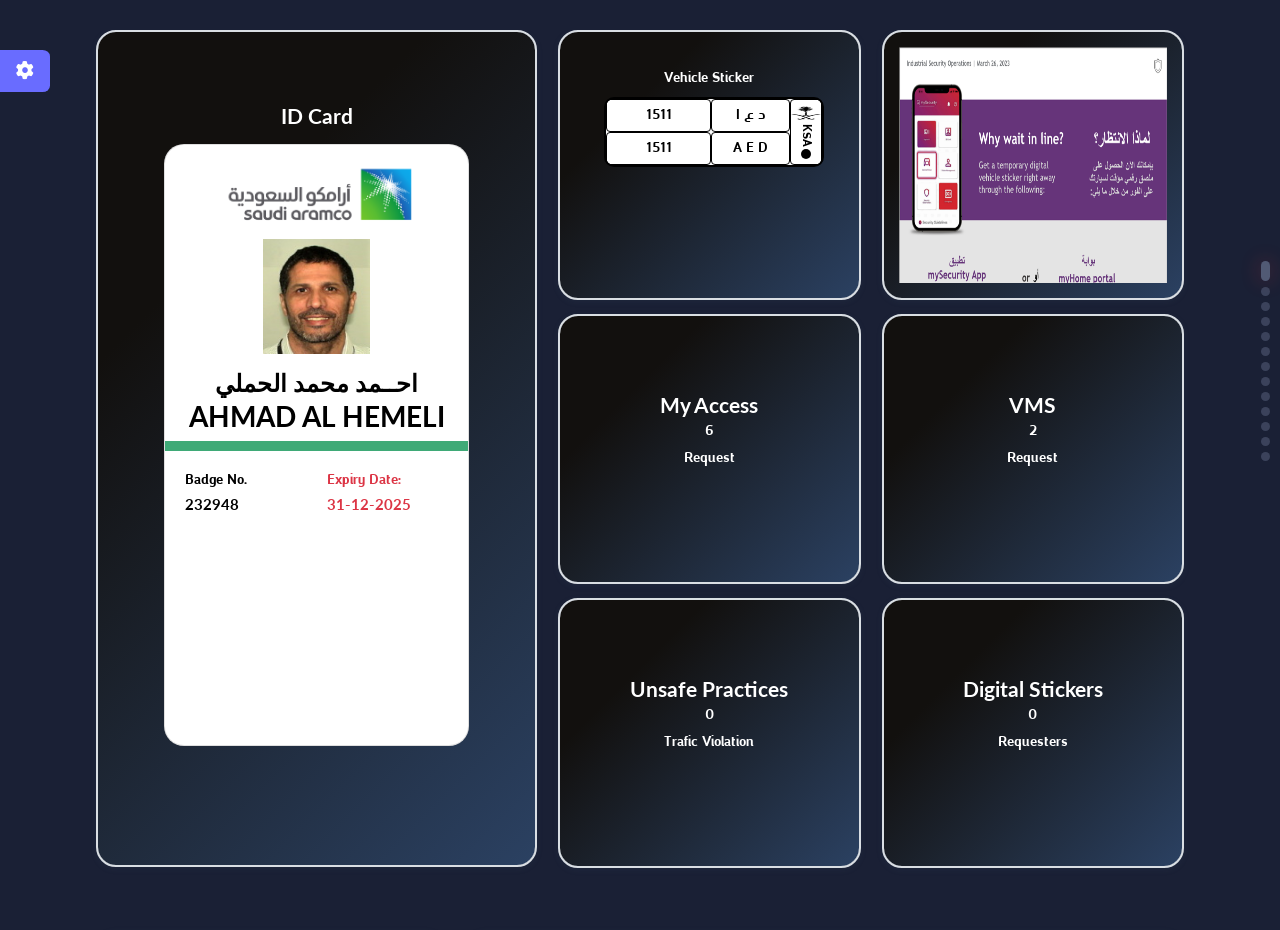
==== index.html @ 69d12ead "button color changed" ====
<!DOCTYPE html>
<html lang="en">
  <head>
    <meta charset="UTF-8" />
    <meta name="viewport" content="width=device-width, initial-scale=1.0" />
    <title>ISO Dashboard</title>
    <link rel="shortcut icon" href="/assets/img/OIP.jfif" type="image/x-icon" />
    <link rel="stylesheet" href="/assets/css/swiper-bundle.min.css" />
    <link rel="stylesheet" href="/assets/css/bootstrap-5.0.2.min.css" />
    <link
      rel="stylesheet"
      href="https://cdnjs.cloudflare.com/ajax/libs/font-awesome/6.5.2/css/all.min.css"
      integrity="sha512-SnH5WK+bZxgPHs44uWIX+LLJAJ9/2PkPKZ5QiAj6Ta86w+fsb2TkcmfRyVX3pBnMFcV7oQPJkl9QevSCWr3W6A=="
      crossorigin="anonymous"
      referrerpolicy="no-referrer"
    />
    <link rel="stylesheet" href="/assets/css/remixicon.css" />

    <!-- AG Grid -->
    <script src="/assets/js/agGrid/ag-grid-enterprise.js"></script>
    <link rel="stylesheet" href="/assets/js/agGrid/semantic.css" />
    <link rel="stylesheet" href="/assets/js/agGrid/main.css" />
    <script src="/assets/js/agGrid/jquery-3.1.1.min.js"></script>
    <script src="/assets/js/agGrid/semantic.js"></script>

    <link rel="stylesheet" href="/assets/css/style.css" />
  </head>
  <body class="dark-theme">
    <!-- Slider Items -->
    <div class="swiper mySwiper">
      <div class="swiper-wrapper">
        <div class="swiper-slide">
          <section class="d-flex justify-content-center">
            <div class="w-85">
              <div class="row">
                <div class="col-md-5">
                  <div class="card card-wrapper" style="height: 93vh">
                    <h5>ID Card</h5>
                    <div
                      class="bg-white"
                      style="
                        height: 75%;
                        padding: 35px 0px;
                        border: 1px solid rgba(0, 0, 0, 0.125);
                        border-radius: 0.25rem;
                        width: 75%;
                        margin-top: 15px;
                        border-radius: 20px;
                      "
                    >
                      <div>
                        <img
                          src="/assets/img/saudi-aramco-logo.png"
                          alt=""
                          style="width: 75%; margin-top: -15px"
                        />
                      </div>
                      <div>
                        <img
                          src="/assets/img/id card image.jpeg"
                          alt=""
                          style="width: 35%; height: 115px; margin-top: 10px"
                        />
                      </div>
                      <h2 class="card-text mt-3" style="color: #000">
                        احــمد محمد الحملي
                      </h2>
                      <h4
                        class="card-text"
                        style="color: #000; font-size: 2rem"
                      >
                        AHMAD AL HEMELI
                      </h4>
                      <div
                        class="col col-md-12 idcolor mt-2"
                        style="background: #3faa77; height: 10px"
                      >
                        <label class="col-form-label"></label>
                      </div>
                      <div class="row mt-3" style="padding: 0 20px">
                        <div class="col">
                          <p class="text-start" style="color: #000">
                            Badge No.
                          </p>
                        </div>
                        <div class="col">
                          <p class="text-start" style="color: var(--bs-red)">
                            Expiry Date:
                          </p>
                        </div>
                      </div>
                      <div class="row" style="padding: 0 20px">
                        <div class="col">
                          <h4 class="text-start" style="color: #000">232948</h4>
                        </div>
                        <div class="col">
                          <h4 class="text-start" style="color: var(--bs-red)">
                            31-12-2025
                          </h4>
                        </div>
                      </div>
                    </div>
                    <a
                      href="page.html"
                      class="btn rounded-pill btn-primary sub-btn"
                      style="margin-top: 15px"
                      >Submit Request</a
                    >
                    <!-- <img src="1.png" alt="" style="height: 100%" /> -->
                  </div>
                </div>
                <div class="col-md-7">
                  <div class="row">
                    <div class="col-md-6">
                      <div class="card card-wrapper" style="height: 30vh">
                        <h6>Vehicle Sticker</h6>
                        <div
                          class="swiper2 mySwiper mt-2"
                          style="background: transparent"
                        >
                          <div
                            class="swiper-wrapper"
                            style="background: transparent"
                          >
                            <div
                              class="swiper-slide"
                              style="background: transparent"
                            >
                              <!-- <img
                                src="./saudi-white-number-plate.png"
                                alt=""
                              /> -->
                              <div
                                style="
                                  display: grid;
                                  grid-template-columns: 2fr 1.5fr;
                                  margin-left: 10px;
                                  height: 110px;
                                  border: 2px solid #000;
                                  border-radius: 10px;
                                  background-color: #fff;
                                "
                                class="h-fit-plate"
                              >
                                <div class="plate-grid-item">
                                  <p class="plate-txt">1511</p>
                                </div>
                                <div class="plate-grid-item">
                                  <p
                                    class="plate-txt"
                                    style="font-size: 20px; white-space: nowrap"
                                  >
                                    د ع ا
                                  </p>
                                </div>
                                <div class="plate-grid-item">
                                  <p class="plate-txt">1511</p>
                                </div>
                                <div class="plate-grid-item">
                                  <p
                                    class="plate-txt"
                                    style="font-size: 20px; white-space: nowrap"
                                  >
                                    A E D
                                  </p>
                                </div>
                                <div
                                  class="text-start plate-grid-item vertical-item"
                                >
                                  <img
                                    src="/assets/img/download.jpg"
                                    width="15px"
                                    height="15px"
                                    style="
                                      position: absolute;
                                      top: 20%;
                                      left: 50%;
                                      bottom: 50%;
                                      transform: translate(-50%, -50%);
                                    "
                                  /><span
                                    class="vertical-txt"
                                    style="
                                      top: 55%;
                                      left: 50%;
                                      transform: translate(-50%, -50%);
                                    "
                                    >KSA</span
                                  >
                                  <div
                                    style="
                                      width: 10px;
                                      height: 10px;
                                      background-color: black;
                                      border-radius: 50%;
                                      position: absolute;
                                      top: 85%;
                                      transform: translate(-50%, -50%);
                                    "
                                  ></div>
                                </div>
                              </div>
                            </div>
                            <div
                              class="swiper-slide"
                              style="background: transparent"
                            >
                              <!-- <img
                                src="./saudi-white-number-plate.png"
                                alt=""
                              /> -->
                              <div
                                style="
                                  display: grid;
                                  grid-template-columns: 2fr 1.5fr;
                                  margin-left: 10px;
                                  height: 110px;
                                  border: 2px solid #000;
                                  border-radius: 10px;
                                  background-color: #fff;
                                "
                                class="h-fit-plate"
                              >
                                <div class="plate-grid-item">
                                  <p class="plate-txt">1511</p>
                                </div>
                                <div class="plate-grid-item">
                                  <p
                                    class="plate-txt"
                                    style="font-size: 20px; white-space: nowrap"
                                  >
                                    د ع ا
                                  </p>
                                </div>
                                <div class="plate-grid-item">
                                  <p class="plate-txt">1511</p>
                                </div>
                                <div class="plate-grid-item">
                                  <p
                                    class="plate-txt"
                                    style="font-size: 20px; white-space: nowrap"
                                  >
                                    A E D
                                  </p>
                                </div>
                                <div
                                  class="text-start plate-grid-item vertical-item"
                                >
                                  <img
                                    src="/assets/img/download.jpg"
                                    width="15px"
                                    height="15px"
                                    style="
                                      position: absolute;
                                      top: 20%;
                                      left: 50%;
                                      bottom: 50%;
                                      transform: translate(-50%, -50%);
                                    "
                                  /><span
                                    class="vertical-txt"
                                    style="
                                      top: 55%;
                                      left: 50%;
                                      transform: translate(-50%, -50%);
                                    "
                                    >KSA</span
                                  >
                                  <div
                                    style="
                                      width: 10px;
                                      height: 10px;
                                      background-color: black;
                                      border-radius: 50%;
                                      position: absolute;
                                      top: 85%;
                                      transform: translate(-50%, -50%);
                                    "
                                  ></div>
                                </div>
                              </div>
                            </div>
                            <div
                              class="swiper-slide"
                              style="background: transparent"
                            >
                              <!-- <img
                                src="./saudi-white-number-plate.png"
                                alt=""
                              /> -->
                              <div
                                style="
                                  display: grid;
                                  grid-template-columns: 2fr 1.5fr;
                                  margin-left: 10px;
                                  height: 110px;
                                  border: 2px solid #000;
                                  border-radius: 10px;
                                  background-color: #fff;
                                "
                                class="h-fit-plate"
                              >
                                <div class="plate-grid-item">
                                  <p class="plate-txt">1511</p>
                                </div>
                                <div class="plate-grid-item">
                                  <p
                                    class="plate-txt"
                                    style="font-size: 20px; white-space: nowrap"
                                  >
                                    د ع ا
                                  </p>
                                </div>
                                <div class="plate-grid-item">
                                  <p class="plate-txt">1511</p>
                                </div>
                                <div class="plate-grid-item">
                                  <p
                                    class="plate-txt"
                                    style="font-size: 20px; white-space: nowrap"
                                  >
                                    A E D
                                  </p>
                                </div>
                                <div
                                  class="text-start plate-grid-item vertical-item"
                                >
                                  <img
                                    src="/assets/img/download.jpg"
                                    width="15px"
                                    height="15px"
                                    style="
                                      position: absolute;
                                      top: 20%;
                                      left: 50%;
                                      bottom: 50%;
                                      transform: translate(-50%, -50%);
                                    "
                                  /><span
                                    class="vertical-txt"
                                    style="
                                      top: 55%;
                                      left: 50%;
                                      transform: translate(-50%, -50%);
                                    "
                                    >KSA</span
                                  >
                                  <div
                                    style="
                                      width: 10px;
                                      height: 10px;
                                      background-color: black;
                                      border-radius: 50%;
                                      position: absolute;
                                      top: 85%;
                                      transform: translate(-50%, -50%);
                                    "
                                  ></div>
                                </div>
                              </div>
                            </div>
                          </div>
                        </div>
                        <a
                          href="page.html"
                          class="btn rounded-pill btn-primary sub-btn"
                          >Submit Request</a
                        >
                      </div>
                    </div>
                    <div class="col-md-6">
                      <div class="card card-wrapper" style="height: 30vh">
                        <img
                          src="/assets/img/my.png"
                          alt=""
                          style="height: 100%"
                        />
                      </div>
                    </div>
                    <div class="col-md-6">
                      <div class="card card-wrapper mt-3" style="height: 30vh">
                        <h5>My Access</h5>
                        <h6>6</h6>
                        <p>Request</p>
                        <a
                          href="page.html"
                          class="btn rounded-pill btn-primary sub-btn"
                          id="submitBtn"
                          >Submit Request</a
                        >
                      </div>
                    </div>
                    <div class="col-md-6">
                      <div
                        class="card card-wrapper mt-3"
                        style="height: 30vh"
                        data-bs-toggle="modal"
                        data-bs-target="#exampleModal"
                      >
                        <h5>VMS</h5>
                        <h6>2</h6>
                        <p>Request</p>
                        <a
                          href="page.html"
                          class="btn rounded-pill btn-primary sub-btn"
                          >Submit Request</a
                        >
                      </div>
                    </div>
                    <div class="col-md-6">
                      <div
                        class="card card-wrapper mt-3"
                        style="height: 30vh"
                        data-bs-toggle="modal"
                        data-bs-target="#exampleModal"
                      >
                        <h5>Unsafe Practices</h5>
                        <h6>0</h6>
                        <p>Trafic Violation</p>
                        <a
                          href="page.html"
                          class="btn rounded-pill btn-primary sub-btn"
                          >Submit Request</a
                        >
                      </div>
                    </div>
                    <div class="col-md-6">
                      <div
                        class="card card-wrapper mt-3"
                        style="height: 30vh"
                        data-bs-toggle="modal"
                        data-bs-target="#exampleModal"
                      >
                        <h5>Digital Stickers</h5>
                        <h6>0</h6>
                        <p>Requesters</p>
                        <a
                          href="page.html"
                          class="btn rounded-pill btn-primary sub-btn"
                          >Submit Request</a
                        >
                      </div>
                    </div>
                  </div>
                </div>
              </div>
            </div>
          </section>
        </div>
        <div class="swiper-slide">
          <section class="d-flex justify-content-center">
            <div class="w-85">
              <div class="row">
                <div class="col-md-4">
                  <div
                    class="card card-wrapper p-5"
                    style="height: 45vh"
                    data-bs-toggle="modal"
                    data-bs-target="#exampleModal"
                  >
                    <h5>Violation By Employee Type</h5>
                    <canvas class="Chart1 mt-2"></canvas>
                  </div>
                </div>
                <div class="col-md-8">
                  <div
                    class="card card-wrapper p-5"
                    style="height: 45vh"
                    data-bs-toggle="modal"
                    data-bs-target="#exampleModal"
                  >
                    <h5>2023/2024 Weekly Violations Statistics Org</h5>
                    <canvas class="Chart2 mt-2"></canvas>
                  </div>
                </div>
                <div class="col-md-12">
                  <div
                    class="card card-wrapper p-5 mt-4"
                    style="height: 47vh"
                    data-bs-toggle="modal"
                    data-bs-target="#exampleModal"
                  >
                    <h5>Violations By Childern Orgs</h5>
                    <canvas class="Chart3 mt-2"></canvas>
                  </div>
                </div>
              </div>
            </div>
          </section>
        </div>
        <div class="swiper-slide">
          <section class="d-flex justify-content-center">
            <div class="w-85">
              <div class="row">
                <div class="col-md-6">
                  <div
                    class="card card-wrapper p-5"
                    style="height: 45vh"
                    data-bs-toggle="modal"
                    data-bs-target="#exampleModal"
                  >
                    <h5>Violation By Employee Type</h5>
                    <canvas class="Chart4 mt-2"></canvas>
                  </div>
                </div>
                <div class="col-md-6">
                  <div
                    class="card card-wrapper p-5"
                    style="height: 45vh"
                    data-bs-toggle="modal"
                    data-bs-target="#exampleModal"
                  >
                    <h5>2023/2024 Weekly Violations Statistics Org</h5>
                    <canvas class="Chart5 mt-2"></canvas>
                  </div>
                </div>
                <div class="col-md-6">
                  <div
                    class="card card-wrapper p-5 mt-4"
                    style="height: 47vh"
                    data-bs-toggle="modal"
                    data-bs-target="#exampleModal"
                  >
                    <h5>Violations By Childern Orgs</h5>
                    <canvas class="Chart6 mt-2"></canvas>
                  </div>
                </div>
                <div class="col-md-6">
                  <div
                    class="card card-wrapper p-5 mt-4"
                    style="height: 47vh"
                    data-bs-toggle="modal"
                    data-bs-target="#exampleModal"
                  >
                    <h5>Violations By Childern Orgs</h5>
                    <canvas class="Chart7 mt-2"></canvas>
                  </div>
                </div>
              </div>
            </div>
          </section>
        </div>
        <div class="swiper-slide">
          <section class="d-flex justify-content-center">
            <div class="w-85">
              <div class="row">
                <div class="col-md-6">
                  <div class="row">
                    <div class="col-md-6">
                      <div
                        class="card card-wrapper p-4"
                        style="height: 45vh"
                        data-bs-toggle="modal"
                        data-bs-target="#exampleModal"
                      >
                        <h1 class="left-h1">1260</h1>
                        <h5 class="left-h5">Authorize Employees</h5>
                      </div>
                    </div>
                    <div class="col-md-6">
                      <div
                        class="card card-wrapper p-5"
                        style="height: 45vh"
                        data-bs-toggle="modal"
                        data-bs-target="#exampleModal"
                      >
                        <h5>Plant Access by Type</h5>
                        <canvas class="Chart8 mt-2"></canvas>
                      </div>
                    </div>
                    <div class="col-md-4">
                      <div
                        class="card card-wrapper chart-img p-4 mt-4"
                        style="height: 47vh"
                      >
                        <img src="/assets/img/id.jpg" alt="" />
                        <h6 style="margin-top: 10px !important">500</h6>
                        <h6>Employees</h6>
                      </div>
                    </div>
                    <div class="col-md-4">
                      <div
                        class="card card-wrapper chart-img p-4 mt-4"
                        style="height: 47vh"
                      >
                        <img src="/assets/img/id.jpg" alt="" />
                        <h6 style="margin-top: 10px !important">260</h6>
                        <h6>SMPS</h6>
                      </div>
                    </div>
                    <div class="col-md-4">
                      <div
                        class="card card-wrapper chart-img p-4 mt-4"
                        style="height: 47vh"
                      >
                        <img src="/assets/img/id.jpg" alt="" />
                        <h6 style="margin-top: 10px !important">500</h6>
                        <h6>Contractors</h6>
                      </div>
                    </div>
                  </div>
                </div>
                <div class="col-md-6">
                  <div class="row">
                    <div class="col-md-6">
                      <div class="row">
                        <div class="col-md-12">
                          <div
                            class="card card-wrapper p-4"
                            style="
                              height: 30vh;
                              background-color: #3faa77;
                              color: #fff;
                              background-image: none;
                            "
                          >
                            <h3>1,001</h3>
                            <p>currently in</p>
                          </div>
                        </div>
                        <div class="col-md-12">
                          <div
                            class="card card-wrapper p-4 mt-3"
                            style="height: 30vh"
                          >
                            <h5>Top Aramco Dept.</h5>
                            <h6 class="mt-1">Industrial Security Support</h6>
                            <h6 class="mt-1">
                              Industrial Security Operation <br />
                              Fire Protection
                            </h6>
                          </div>
                        </div>
                        <div class="col-md-12">
                          <div
                            class="card card-wrapper p-4 mt-3"
                            style="height: 30vh"
                          >
                            <h5>120</h5>
                            <h6 class="mt-1">VMX</h6>
                          </div>
                        </div>
                      </div>
                    </div>
                    <div class="col-md-6">
                      <div class="row">
                        <div class="col-md-12">
                          <div
                            class="card card-wrapper p-4"
                            style="height: 30vh"
                          >
                            <h6>Plant Access by Type</h6>
                            <canvas class="Chart9"></canvas>
                          </div>
                        </div>
                        <div class="col-md-12">
                          <div
                            class="card card-wrapper p-4 mt-3"
                            style="height: 30vh"
                          >
                            <h5>Top Contractor</h5>
                            <h6 class="mt-1">Al Zamil co.</h6>
                            <h6 class="mt-1">Al Hajri co.</h6>
                            <h6 class="mt-1">York co.</h6>
                          </div>
                        </div>
                        <div class="col-md-12">
                          <div
                            class="card card-wrapper p-4 mt-3"
                            style="height: 30vh"
                          >
                            <h5>155</h5>
                            <h6 class="mt-1">MGPS</h6>
                          </div>
                        </div>
                      </div>
                    </div>
                  </div>
                </div>
              </div>
            </div>
          </section>
        </div>
        <div class="swiper-slide">
          <section class="d-flex justify-content-center">
            <div class="w-85">
              <div class="row">
                <div class="col-md-6">
                  <div
                    class="card card-wrapper"
                    style="height: 94vh"
                    data-bs-toggle="modal"
                    data-bs-target="#exampleModal"
                  >
                    <div
                      id="slide04-1"
                      class="chart"
                      style="height: 100%; width: 100%"
                    >
                      <canvas class="chart canvas1"></canvas>
                    </div>
                  </div>
                </div>
                <div class="col-md-6">
                  <div class="row">
                    <div class="col-md-6">
                      <div class="row">
                        <div class="col-md-12">
                          <div
                            class="card card-wrapper p-4"
                            style="
                              height: 30vh;
                              background-color: #3faa77;
                              color: #fff;
                              background-image: none;
                            "
                          >
                            <h5>1,001</h5>
                            <h6 class="mt-1">currently in</h6>
                          </div>
                        </div>
                        <div class="col-md-12">
                          <div
                            class="card card-wrapper p-4 mt-3"
                            style="height: 30vh"
                          >
                            <h5>Top Aramco Dept.</h5>
                            <h6 class="mt-1">Industrial Security Support</h6>
                            <h6 class="mt-1">
                              Industrial Security Operation <br />
                              Fire Protection
                            </h6>
                          </div>
                        </div>
                        <div class="col-md-12">
                          <div
                            class="card card-wrapper p-4 mt-3"
                            style="height: 30vh"
                          >
                            <h3>120</h3>
                            <h6 class="mt-1">VMX</h6>
                          </div>
                        </div>
                      </div>
                    </div>
                    <div class="col-md-6">
                      <div class="row">
                        <div class="col-md-12">
                          <div
                            class="card card-wrapper p-5"
                            style="height: 30vh"
                          >
                            <h5>Plant Access by Type</h5>
                            <canvas class="Chart10 mt-2"></canvas>
                          </div>
                        </div>
                        <div class="col-md-12">
                          <div
                            class="card card-wrapper p-4 mt-3"
                            style="height: 30vh"
                          >
                            <h5>Top Contractor</h5>
                            <h6 class="mt-1">Al Zamil co.</h6>
                            <h6 class="mt-1">Al Hajri co.</h6>
                            <h6 class="mt-1">York co.</h6>
                          </div>
                        </div>
                        <div class="col-md-12">
                          <div
                            class="card card-wrapper p-4 mt-3"
                            style="height: 30vh"
                          >
                            <h5>155</h5>
                            <h6 class="mt-1">MGPS</h6>
                          </div>
                        </div>
                      </div>
                    </div>
                  </div>
                </div>
              </div>
            </div>
          </section>
        </div>
        <div class="swiper-slide">
          <section class="d-flex justify-content-center">
            <div class="w-85">
              <div class="row">
                <div class="col-12">
                  <div
                    class="card card-wrapper p-4"
                    style="height: 94vh"
                    data-bs-toggle="modal"
                    data-bs-target="#exampleModal"
                  >
                    <div
                      id="slide05"
                      class="chart"
                      style="height: 100%; width: 100%"
                    >
                      <canvas class="chart canvas"></canvas>
                    </div>
                  </div>
                </div>
              </div>
            </div>
          </section>
        </div>
        <div class="swiper-slide">
          <section class="d-flex justify-content-center">
            <div class="w-85">
              <div class="row">
                <div class="col-md-4">
                  <div class="row">
                    <div class="col-12">
                      <div
                        class="card card-wrapper p-5"
                        style="height: 45vh"
                        data-bs-toggle="modal"
                        data-bs-target="#exampleModal"
                      >
                        <canvas class="Chart11"></canvas>
                      </div>
                    </div>
                    <div class="col-12">
                      <div
                        class="card card-wrapper p-5 mt-3"
                        style="height: 47vh"
                        data-bs-toggle="modal"
                        data-bs-target="#exampleModal"
                      >
                        <h6>Unexecuted Approved Gate passes</h6>
                        <h6 class="mt-1">15</h6>
                      </div>
                    </div>
                  </div>
                </div>
                <div class="col-md-4">
                  <div
                    class="card card-wrapper p-5"
                    style="height: 94vh"
                    data-bs-toggle="modal"
                    data-bs-target="#exampleModal"
                  >
                    <canvas class="Chart12"></canvas>
                  </div>
                </div>
                <div class="col-md-4">
                  <div class="row">
                    <div class="col-12">
                      <div
                        class="card card-wrapper p-5"
                        style="height: 45vh"
                        data-bs-toggle="modal"
                        data-bs-target="#exampleModal"
                      >
                        <h6>Number of Approved MGPS Requests</h6>
                        <canvas class="Chart13 mt-2"></canvas>
                      </div>
                    </div>
                    <div class="col-12">
                      <div
                        class="card card-wrapper p-5 mt-3"
                        style="height: 45vh"
                        data-bs-toggle="modal"
                        data-bs-target="#exampleModal"
                      >
                        <canvas class="Chart14"></canvas>
                      </div>
                    </div>
                  </div>
                </div>
              </div>
            </div>
          </section>
        </div>
        <div class="swiper-slide">
          <section class="d-flex justify-content-center">
            <div class="w-85">
              <div class="row">
                <div class="col-md-4">
                  <div class="row">
                    <div class="col-12">
                      <div
                        class="card card-wrapper p-5"
                        style="height: 45vh"
                        data-bs-toggle="modal"
                        data-bs-target="#exampleModal"
                      >
                        <canvas class="Chart15"></canvas>
                      </div>
                    </div>
                    <div class="col-12">
                      <div class="row">
                        <div class="col-md-6">
                          <div
                            class="card card-wrapper p-4 mt-3"
                            style="height: 47vh; text-align: center"
                            data-bs-toggle="modal"
                            data-bs-target="#exampleModal"
                          >
                            <h6>Unexecuted Approved Gate passes</h6>
                            <h6 class="mt-2">15</h6>
                          </div>
                        </div>
                        <div class="col-md-6">
                          <div
                            class="card card-wrapper p-4 mt-3"
                            style="height: 47vh; text-align: center"
                            data-bs-toggle="modal"
                            data-bs-target="#exampleModal"
                          >
                            <h6>Emergency Gate Passes YTD</h6>
                            <h6 class="mt-2">15</h6>
                          </div>
                        </div>
                      </div>
                    </div>
                  </div>
                </div>
                <div class="col-md-4">
                  <div
                    class="card card-wrapper p-4"
                    style="height: 94vh"
                    data-bs-toggle="modal"
                    data-bs-target="#exampleModal"
                  >
                    <canvas class="Chart16"></canvas>
                  </div>
                </div>
                <div class="col-md-4">
                  <div class="row">
                    <div class="col-12">
                      <div
                        class="card card-wrapper p-5"
                        style="height: 45vh"
                        data-bs-toggle="modal"
                        data-bs-target="#exampleModal"
                      >
                        <h6>Number of Approved MGPS Requests</h6>
                        <canvas class="Chart17 mt-2"></canvas>
                      </div>
                    </div>
                    <div class="col-12">
                      <div
                        class="card card-wrapper p-4 mt-3"
                        style="height: 47vh"
                        data-bs-toggle="modal"
                        data-bs-target="#exampleModal"
                      >
                        <canvas class="Chart18"></canvas>
                      </div>
                    </div>
                  </div>
                </div>
              </div>
            </div>
          </section>
        </div>
        <div class="swiper-slide">
          <section class="d-flex justify-content-center">
            <div class="w-85">
              <div class="row">
                <div class="col-md-4">
                  <div class="row">
                    <div class="col-12">
                      <div
                        class="card card-wrapper p-5"
                        style="height: 45vh"
                        data-bs-toggle="modal"
                        data-bs-target="#exampleModal"
                      >
                        <canvas class="Chart19"></canvas>
                      </div>
                    </div>
                    <div class="col-12">
                      <div
                        class="card card-wrapper p-4 mt-3"
                        style="height: 47vh"
                        data-bs-toggle="modal"
                        data-bs-target="#exampleModal"
                      >
                        <h6>Unexecuted Approved Gate passes</h6>
                        <h6 class="mt-2">15</h6>
                      </div>
                    </div>
                  </div>
                </div>
                <div class="col-md-4">
                  <div
                    class="card card-wrapper p-5"
                    style="height: 94vh"
                    data-bs-toggle="modal"
                    data-bs-target="#exampleModal"
                  >
                    <canvas class="Chart20"></canvas>
                  </div>
                </div>
                <div class="col-md-4">
                  <div class="row">
                    <div class="col-12">
                      <div
                        class="card card-wrapper p-4"
                        style="height: 45vh"
                        data-bs-toggle="modal"
                        data-bs-target="#exampleModal"
                      >
                        <h6>Top 25% visiting individuals</h6>
                        <div class="d-flex justify-content-between w-100 mt-3">
                          <h5>Name</h5>
                          <h5>#</h5>
                        </div>
                        <div class="d-flex justify-content-between w-100">
                          <h6 class="mt-2">Saleh</h6>
                          <h6 class="mt-2">50</h6>
                        </div>
                        <div class="d-flex justify-content-between w-100">
                          <h6 class="mt-2">ALi</h6>
                          <h6 class="mt-2">15</h6>
                        </div>
                        <div class="d-flex justify-content-between w-100">
                          <h6 class="mt-2">Sohaib</h6>
                          <h6 class="mt-2">3</h6>
                        </div>
                        <div class="d-flex justify-content-between w-100">
                          <h6 class="mt-2">Faisal</h6>
                          <h6 class="mt-2">1</h6>
                        </div>
                      </div>
                    </div>
                    <div class="col-12">
                      <div
                        class="card card-wrapper p-5 mt-3"
                        style="height: 47vh"
                        data-bs-toggle="modal"
                        data-bs-target="#exampleModal"
                      >
                        <canvas class="Chart21"></canvas>
                      </div>
                    </div>
                  </div>
                </div>
              </div>
            </div>
          </section>
        </div>
        <div class="swiper-slide">
          <section class="d-flex justify-content-center">
            <div class="w-85">
              <div class="row">
                <div class="col-md-3">
                  <div
                    class="card card-wrapper p-4"
                    style="height: 45vh"
                    data-bs-toggle="modal"
                    data-bs-target="#exampleModal"
                  >
                    <h6
                      style="
                        margin-top: -45px !important;
                        margin-bottom: 35px !important;
                      "
                    >
                      Total Check-ins YTD
                    </h6>
                    <canvas class="Chart22"></canvas>
                  </div>
                </div>
                <div class="col-md-3">
                  <div
                    class="card card-wrapper p-4"
                    style="height: 45vh"
                    data-bs-toggle="modal"
                    data-bs-target="#exampleModal"
                  >
                    <h6
                      style="
                        margin-top: -45px !important;
                        margin-bottom: 35px !important;
                      "
                    >
                      Check-ins by Check-ins method
                    </h6>
                    <canvas class="Chart33"></canvas>
                  </div>
                </div>
                <div class="col-md-6">
                  <div
                    class="card card-wrapper p-4"
                    style="height: 45vh"
                    data-bs-toggle="modal"
                    data-bs-target="#exampleModal"
                  >
                    <h6>Check-ins by Gates & Visits Type</h6>
                    <canvas class="Chart23"></canvas>
                  </div>
                </div>
                <div class="col-md-4">
                  <div
                    class="card card-wrapper p-4 mt-3"
                    style="height: 47vh"
                    data-bs-toggle="modal"
                    data-bs-target="#exampleModal"
                  >
                    <h6
                      style="
                        margin-top: -40px !important;
                        margin-bottom: 20px !important;
                      "
                    >
                      current valid visit request
                    </h6>
                    <div class="row">
                      <div class="col-md-6">
                        <div class="card card-wrapper">
                          <h3>15</h3>
                          <h6>Businessman</h6>
                        </div>
                      </div>
                      <div class="col-md-6">
                        <div class="card card-wrapper">
                          <h3>30</h3>
                          <h6>Personal</h6>
                        </div>
                      </div>
                    </div>
                  </div>
                </div>
                <div class="col-md-4">
                  <div
                    class="card card-wrapper p-4 mt-3"
                    style="height: 47vh"
                    data-bs-toggle="modal"
                    data-bs-target="#exampleModal"
                  >
                    <h6>Number of visit Requests per org</h6>
                    <canvas class="Chart24"></canvas>
                  </div>
                </div>
                <div class="col-md-4">
                  <div
                    class="card card-wrapper p-4 mt-3"
                    style="height: 47vh"
                    data-bs-toggle="modal"
                    data-bs-target="#exampleModal"
                  >
                    <h6>Taxis still inside</h6>
                    <h3>7</h3>
                  </div>
                </div>
              </div>
            </div>
          </section>
        </div>
        <div class="swiper-slide">
          <section class="d-flex justify-content-center">
            <div class="w-85">
              <div class="row">
                <div class="col-md-3">
                  <div
                    class="card card-wrapper p-4"
                    style="height: 45vh"
                    data-bs-toggle="modal"
                    data-bs-target="#exampleModal"
                  >
                    <canvas class="Chart25"></canvas>
                  </div>
                </div>
                <div class="col-md-3">
                  <div
                    class="card card-wrapper p-4"
                    style="height: 45vh"
                    data-bs-toggle="modal"
                    data-bs-target="#exampleModal"
                  >
                    <canvas class="Chart26"></canvas>
                  </div>
                </div>
                <div class="col-md-3">
                  <div
                    class="card card-wrapper p-4"
                    style="height: 45vh"
                    data-bs-toggle="modal"
                    data-bs-target="#exampleModal"
                  >
                    <h5>current valid visit request</h5>
                    <div class="d-flex mt-5">
                      <div
                        class="text-center me-5"
                        style="
                          border-radius: 10px;
                          border: 1px solid black;
                          padding: 11px;
                        "
                      >
                        <h2>15</h2>
                        <span>Business</span>
                      </div>
                      <div
                        class="text-center"
                        style="
                          border-radius: 10px;
                          border: 1px solid black;
                          padding: 11px;
                        "
                      >
                        <h2>30</h2>
                        <span>Personal</span>
                      </div>
                    </div>
                  </div>
                </div>
                <div class="col-md-3">
                  <div
                    class="card card-wrapper p-4"
                    style="height: 45vh"
                    data-bs-toggle="modal"
                    data-bs-target="#exampleModal"
                  >
                    <canvas class="Chart27"></canvas>
                  </div>
                </div>
                <div class="col-md-3">
                  <div
                    class="card card-wrapper p-4 mt-3"
                    style="height: 47vh"
                    data-bs-toggle="modal"
                    data-bs-target="#exampleModal"
                  >
                    <canvas class="Chart28"></canvas>
                  </div>
                </div>
                <div class="col-md-3">
                  <div
                    class="card card-wrapper p-4 mt-3"
                    style="height: 47vh"
                    data-bs-toggle="modal"
                    data-bs-target="#exampleModal"
                  >
                    <h6>Top 25% visiting individuals</h6>
                    <div class="d-flex justify-content-between w-100">
                      <h5 class="mt-3">Name</h5>
                      <h5 class="mt-3">#</h5>
                    </div>
                    <div class="d-flex justify-content-between w-100">
                      <h6 class="mt-2">Saleh</h6>
                      <h6 class="mt-2">50</h6>
                    </div>
                    <div class="d-flex justify-content-between w-100">
                      <h6 class="mt-2">ALi</h6>
                      <h6 class="mt-2">15</h6>
                    </div>
                    <div class="d-flex justify-content-between w-100">
                      <h6 class="mt-2">Sohaib</h6>
                      <h6 class="mt-2">3</h6>
                    </div>
                    <div class="d-flex justify-content-between w-100">
                      <h6 class="mt-2">Faisal</h6>
                      <h6 class="mt-2">1</h6>
                    </div>
                  </div>
                </div>
                <div class="col-md-3">
                  <div
                    class="card card-wrapper p-4 mt-3"
                    style="height: 47vh"
                    data-bs-toggle="modal"
                    data-bs-target="#exampleModal"
                  >
                    <h6>
                      No of persons with <br />
                      extended validity
                    </h6>
                    <h6 class="mt-2">20</h6>
                  </div>
                </div>
                <div class="col-md-3">
                  <div
                    class="card card-wrapper p-4 mt-3"
                    style="height: 47vh"
                    data-bs-toggle="modal"
                    data-bs-target="#exampleModal"
                  >
                    <canvas class="Chart29"></canvas>
                  </div>
                </div>
              </div>
            </div>
          </section>
        </div>
        <div class="swiper-slide">
          <section class="d-flex justify-content-center">
            <div class="w-85">
              <div class="row">
                <div class="col-md-4">
                  <div
                    class="card card-wrapper p-4"
                    style="height: 45vh"
                    data-bs-toggle="modal"
                    data-bs-target="#exampleModal"
                  >
                    <canvas class="Chart30"></canvas>
                  </div>
                </div>
                <div class="col-md-8">
                  <div
                    class="card card-wrapper p-4"
                    style="height: 45vh"
                    data-bs-toggle="modal"
                    data-bs-target="#exampleModal"
                  >
                    <canvas class="Chart31"></canvas>
                  </div>
                </div>
                <div class="col-md-6">
                  <div
                    class="card card-wrapper p-4 mt-3"
                    style="height: 47vh"
                    data-bs-toggle="modal"
                    data-bs-target="#exampleModal"
                  >
                    <canvas class="Chart32"></canvas>
                  </div>
                </div>
                <div class="col-md-3">
                  <div
                    class="card card-wrapper p-4 mt-3"
                    style="height: 47vh"
                    data-bs-toggle="modal"
                    data-bs-target="#exampleModal"
                  >
                    <h5>Blacklisted Vehicles</h5>
                    <h6 class="mt-2">99</h6>
                  </div>
                </div>
                <div class="col-md-3">
                  <div
                    class="card card-wrapper p-4 mt-3"
                    style="height: 47vh"
                    data-bs-toggle="modal"
                    data-bs-target="#exampleModal"
                  >
                    <h5>Vehicles for interest</h5>
                    <h6 class="mt-2">5</h6>
                  </div>
                </div>
              </div>
            </div>
          </section>
        </div>
        <div class="swiper-slide">
          <section class="d-flex justify-content-center">
            <div class="w-85">
              <div class="row">
                <div class="col-md-4">
                  <div
                    class="card card-wrapper p-4 mt-5"
                    style="height: 352px"
                    data-bs-toggle="modal"
                    data-bs-target="#exampleModal"
                  >
                    <h5>Traffic Violations</h5>
                    <h6 class="mt-2">Subtitle</h6>
                    <p class="mt-3" style="line-height: 30px">
                      Nullam id dolor id nibh ultricies vehicula ut id elit.
                      Cras justo odio, dapibus ac facilisis in, egestas eget
                      quam. Donec id elit non mi porta gravida at eget metus.
                    </p>
                    <a
                      href="page.html"
                      class="btn rounded-pill btn-primary sub-btn mt-4 d-block"
                      >Submit Request</a
                    >
                  </div>
                </div>
                <div class="col-md-4">
                  <div
                    class="card card-wrapper p-4 mt-5"
                    style="height: 352px"
                    data-bs-toggle="modal"
                    data-bs-target="#exampleModal"
                  >
                    <h5>Traffic Violations</h5>
                    <h6 class="mt-2">Subtitle</h6>
                    <p class="mt-3" style="line-height: 30px">
                      Nullam id dolor id nibh ultricies vehicula ut id elit.
                      Cras justo odio, dapibus ac facilisis in, egestas eget
                      quam. Donec id elit non mi porta gravida at eget metus.
                    </p>
                    <a
                      href="page.html"
                      class="btn rounded-pill btn-primary sub-btn mt-4 d-block"
                      >Submit Request</a
                    >
                  </div>
                </div>
                <div class="col-md-4">
                  <div
                    class="card card-wrapper p-4 mt-5"
                    style="height: 352px"
                    data-bs-toggle="modal"
                    data-bs-target="#exampleModal"
                  >
                    <h5>Traffic Violations</h5>
                    <h6 class="mt-2">Subtitle</h6>
                    <p class="mt-3" style="line-height: 30px">
                      Nullam id dolor id nibh ultricies vehicula ut id elit.
                      Cras justo odio, dapibus ac facilisis in, egestas eget
                      quam. Donec id elit non mi porta gravida at eget metus.
                    </p>
                    <a
                      href="page.html"
                      class="btn rounded-pill btn-primary sub-btn mt-4 d-block"
                      >Submit Request</a
                    >
                  </div>
                </div>
              </div>
            </div>
          </section>
        </div>
      </div>
      <div class="swiper-pagination"></div>
    </div>

    <!-- Responsive Layout -->
    <section class="responsive-content">
      <section class="container-fluid card-p">
        <div class="row">
          <div class="col-md-4">
            <div class="card card-wrapper" style="height: 93vh">
              <h5>ID Card</h5>
              <div
                class="bg-white"
                style="
                  height: 75%;
                  /* margin: 60px; */
                  padding: 35px 0px;
                  border: 1px solid rgba(0, 0, 0, 0.125);
                  border-radius: 0.25rem;
                  width: 75%;
                  margin-top: 15px;
                  border-radius: 20px;
                "
              >
                <div>
                  <img
                    src="/assets/img/saudi-aramco-logo.png"
                    alt=""
                    style="width: 75%; margin-top: -15px"
                  />
                </div>
                <div>
                  <img
                    src="/assets/img/id card image.jpeg"
                    alt=""
                    style="width: 35%; height: 115px; margin-top: 10px"
                  />
                </div>
                <h2 class="card-text mt-3" style="color: #000">
                  احــمد محمد الحملي
                </h2>
                <h4 class="card-text" style="color: #000; font-size: 2rem">
                  AHMAD AL HEMELI
                </h4>
                <div
                  class="col col-md-12 idcolor mt-2"
                  style="background: #3faa77; height: 10px"
                >
                  <label class="col-form-label"></label>
                </div>
                <div class="row mt-3" style="padding: 0 20px">
                  <div class="col">
                    <p class="text-start" style="color: #000">Badge No.</p>
                  </div>
                  <div class="col">
                    <p class="text-start" style="color: var(--bs-red)">
                      Expiry Date:
                    </p>
                  </div>
                </div>
                <div class="row" style="padding: 0 20px">
                  <div class="col">
                    <h4 class="text-start" style="color: #000">232948</h4>
                  </div>
                  <div class="col">
                    <h4 class="text-start" style="color: var(--bs-red)">
                      31-12-2025
                    </h4>
                  </div>
                </div>
              </div>
              <a
                href="page.html"
                class="btn rounded-pill btn-primary sub-btn"
                style="margin-top: 15px"
                >Submit Request</a
              >
              <!-- <img src="1.png" alt="" style="height: 100%" /> -->
            </div>
          </div>
          <div class="col-md-8">
            <div class="row">
              <div class="col-md-6">
                <div
                  class="card card-wrapper mt-4"
                  data-bs-toggle="modal"
                  data-bs-target="#exampleModal"
                >
                  <h5>Vehicle Sticker</h5>
                  <div class="swiper2 mySwiper" style="background: transparent">
                    <div class="swiper-wrapper" style="background: transparent">
                      <div class="swiper-slide" style="background: transparent">
                        <!-- <img
                                src="./saudi-white-number-plate.png"
                                alt=""
                              /> -->
                        <div
                          style="
                            display: grid;
                            grid-template-columns: 2fr 1.5fr;
                            margin-left: 10px;
                            height: 110px;
                            border: 2px solid #000;
                            border-radius: 10px;
                          "
                        >
                          <div class="plate-grid-item">
                            <p class="plate-txt">1511</p>
                          </div>
                          <div class="plate-grid-item">
                            <p
                              class="plate-txt"
                              style="font-size: 20px; white-space: nowrap"
                            >
                              د ع ا
                            </p>
                          </div>
                          <div class="plate-grid-item">
                            <p class="plate-txt">1511</p>
                          </div>
                          <div class="plate-grid-item">
                            <p
                              class="plate-txt"
                              style="font-size: 20px; white-space: nowrap"
                            >
                              A E D
                            </p>
                          </div>
                          <div class="text-start plate-grid-item vertical-item">
                            <img
                              src="/assets/img/download.jpg"
                              width="30px"
                              height="30px"
                              style="
                                position: absolute;
                                top: 20%;
                                left: 50%;
                                bottom: 50%;
                                transform: translate(-50%, -50%);
                              "
                            /><span
                              class="vertical-txt"
                              style="
                                top: 55%;
                                left: 50%;
                                transform: translate(-50%, -50%);
                              "
                              >KSA</span
                            >
                            <div
                              style="
                                width: 10px;
                                height: 10px;
                                background-color: black;
                                border-radius: 50%;
                                position: absolute;
                                top: 85%;
                                transform: translate(-50%, -50%);
                              "
                            ></div>
                          </div>
                        </div>
                      </div>
                      <div class="swiper-slide" style="background: transparent">
                        <!-- <img
                                src="./saudi-white-number-plate.png"
                                alt=""
                              /> -->
                        <div
                          style="
                            display: grid;
                            grid-template-columns: 2fr 1.5fr;
                            margin-left: 10px;
                            height: 110px;
                            border: 2px solid #000;
                            border-radius: 10px;
                          "
                        >
                          <div class="plate-grid-item">
                            <p class="plate-txt">1511</p>
                          </div>
                          <div class="plate-grid-item">
                            <p
                              class="plate-txt"
                              style="font-size: 20px; white-space: nowrap"
                            >
                              د ع ا
                            </p>
                          </div>
                          <div class="plate-grid-item">
                            <p class="plate-txt">1511</p>
                          </div>
                          <div class="plate-grid-item">
                            <p
                              class="plate-txt"
                              style="font-size: 20px; white-space: nowrap"
                            >
                              A E D
                            </p>
                          </div>
                          <div class="text-start plate-grid-item vertical-item">
                            <img
                              src="/assets/img/download.jpg"
                              width="30px"
                              height="30px"
                              style="
                                position: absolute;
                                top: 20%;
                                left: 50%;
                                bottom: 50%;
                                transform: translate(-50%, -50%);
                              "
                            /><span
                              class="vertical-txt"
                              style="
                                top: 55%;
                                left: 50%;
                                transform: translate(-50%, -50%);
                              "
                              >KSA</span
                            >
                            <div
                              style="
                                width: 10px;
                                height: 10px;
                                background-color: #000;
                                border-radius: 50%;
                                position: absolute;
                                top: 85%;
                                transform: translate(-50%, -50%);
                              "
                            ></div>
                          </div>
                        </div>
                      </div>
                      <div class="swiper-slide" style="background: transparent">
                        <!-- <img
                                src="./saudi-white-number-plate.png"
                                alt=""
                              /> -->
                        <div
                          style="
                            display: grid;
                            grid-template-columns: 2fr 1.5fr;
                            margin-left: 10px;
                            height: 110px;
                            border: 2px solid #000;
                            border-radius: 10px;
                          "
                        >
                          <div class="plate-grid-item">
                            <p class="plate-txt">1511</p>
                          </div>
                          <div class="plate-grid-item">
                            <p
                              class="plate-txt"
                              style="font-size: 20px; white-space: nowrap"
                            >
                              د ع ا
                            </p>
                          </div>
                          <div class="plate-grid-item">
                            <p class="plate-txt">1511</p>
                          </div>
                          <div class="plate-grid-item">
                            <p
                              class="plate-txt"
                              style="font-size: 20px; white-space: nowrap"
                            >
                              A E D
                            </p>
                          </div>
                          <div class="text-start plate-grid-item vertical-item">
                            <img
                              src="/assets/img/download.jpg"
                              width="30px"
                              height="30px"
                              style="
                                position: absolute;
                                top: 20%;
                                left: 50%;
                                bottom: 50%;
                                transform: translate(-50%, -50%);
                              "
                            /><span
                              class="vertical-txt"
                              style="
                                top: 55%;
                                left: 50%;
                                transform: translate(-50%, -50%);
                              "
                              >KSA</span
                            >
                            <div
                              style="
                                width: 10px;
                                height: 10px;
                                background-color: #000;
                                border-radius: 50%;
                                position: absolute;
                                top: 85%;
                                transform: translate(-50%, -50%);
                              "
                            ></div>
                          </div>
                        </div>
                      </div>
                    </div>
                  </div>
                  <a
                    href="page.html"
                    class="btn rounded-pill btn-primary sub-btn"
                    >Submit Request</a
                  >
                </div>
              </div>
              <div class="col-md-6">
                <div
                  class="card card-wrapper mt-4"
                  data-bs-toggle="modal"
                  data-bs-target="#exampleModal"
                >
                  <img src="/assets/img/my.png" alt="" style="height: 100%" />
                </div>
              </div>
              <div class="col-md-6">
                <div
                  class="card card-wrapper mt-4"
                  data-bs-toggle="modal"
                  data-bs-target="#exampleModal"
                >
                  <h4>My Access</h4>
                  <h3>6</h3>
                  <p>Request</p>
                  <a
                    href="page.html"
                    class="btn rounded-pill btn-primary sub-btn"
                    >Submit Request</a
                  >
                </div>
              </div>
              <div class="col-md-6">
                <div
                  class="card card-wrapper mt-4"
                  data-bs-toggle="modal"
                  data-bs-target="#exampleModal"
                >
                  <h4>VMS</h4>
                  <h3>2</h3>
                  <p>Request</p>
                  <a
                    href="page.html"
                    class="btn rounded-pill btn-primary sub-btn"
                    >Submit Request</a
                  >
                </div>
              </div>
              <div class="col-md-6">
                <div
                  class="card card-wrapper mt-4"
                  data-bs-toggle="modal"
                  data-bs-target="#exampleModal"
                >
                  <h4>Unsafe Practices</h4>
                  <h3>0</h3>
                  <p>Trafic Violation</p>
                  <a
                    href="page.html"
                    class="btn rounded-pill btn-primary sub-btn"
                    >Submit Request</a
                  >
                </div>
              </div>
              <div class="col-md-6">
                <div
                  class="card card-wrapper mt-4"
                  data-bs-toggle="modal"
                  data-bs-target="#exampleModal"
                >
                  <h4>Digital Stickers</h4>
                  <h3>0</h3>
                  <p>Requesters</p>
                  <a
                    href="page.html"
                    class="btn rounded-pill btn-primary sub-btn"
                    >Submit Request</a
                  >
                </div>
              </div>
            </div>
          </div>
        </div>
      </section>
      <section class="container-fluid card-p">
        <div class="row">
          <div class="col-md-4">
            <div
              class="card card-wrapper p-4 mt-4"
              data-bs-toggle="modal"
              data-bs-target="#exampleModal"
            >
              <h5>Violation By Employee Type</h5>
              <canvas class="ctx1"></canvas>
            </div>
          </div>
          <div class="col-md-8">
            <div
              class="card card-wrapper p-4 mt-4"
              data-bs-toggle="modal"
              data-bs-target="#exampleModal"
            >
              <h5>2023/2024 Weekly Violations Statistics Org</h5>
              <canvas class="ctx2"></canvas>
            </div>
          </div>
          <div class="col-md-12">
            <div
              class="card card-wrapper p-4 mt-4"
              data-bs-toggle="modal"
              data-bs-target="#exampleModal"
            >
              <h5>Violations By Childern Orgs</h5>
              <canvas class="ctx3"></canvas>
            </div>
          </div>
        </div>
      </section>
      <section class="container-fluid card-p">
        <div class="row">
          <div class="col-md-6">
            <div
              class="card card-wrapper p-4 mt-4"
              data-bs-toggle="modal"
              data-bs-target="#exampleModal"
            >
              <h5>Violation By Employee Type</h5>
              <canvas class="ctx4"></canvas>
            </div>
          </div>
          <div class="col-md-6">
            <div
              class="card card-wrapper p-4 mt-4"
              data-bs-toggle="modal"
              data-bs-target="#exampleModal"
            >
              <h5>2023/2024 Weekly Violations Statistics Org</h5>
              <canvas class="ctx5"></canvas>
            </div>
          </div>
          <div class="col-md-6">
            <div
              class="card card-wrapper p-4 mt-4"
              data-bs-toggle="modal"
              data-bs-target="#exampleModal"
            >
              <h5>Violations By Childern Orgs</h5>
              <canvas class="ctx6"></canvas>
            </div>
          </div>
          <div class="col-md-6">
            <div
              class="card card-wrapper p-4 mt-4"
              data-bs-toggle="modal"
              data-bs-target="#exampleModal"
            >
              <h5>Violations By Childern Orgs</h5>
              <canvas class="ctx7"></canvas>
            </div>
          </div>
        </div>
      </section>
      <section class="container-fluid card-p">
        <div class="row">
          <div class="col-md-6">
            <div class="row">
              <div class="col-md-6">
                <div
                  class="card card-wrapper p-4 mt-4"
                  data-bs-toggle="modal"
                  data-bs-target="#exampleModal"
                >
                  <h1 class="left-h1">1260</h1>
                  <h5 class="left-h5">Authorize Employees</h5>
                </div>
              </div>
              <div class="col-md-6">
                <div
                  class="card card-wrapper p-4 mt-4"
                  data-bs-toggle="modal"
                  data-bs-target="#exampleModal"
                >
                  <h5>Plant Access by Type</h5>
                  <canvas class="ctx8"></canvas>
                </div>
              </div>
              <div class="col-md-4">
                <div
                  class="card card-wrapper chart-img p-4 mt-4"
                  data-bs-toggle="modal"
                  data-bs-target="#exampleModal"
                >
                  <img src="/assets/img/id.jpg" alt="" />
                </div>
              </div>
              <div class="col-md-4">
                <div
                  class="card card-wrapper chart-img p-4 mt-4"
                  data-bs-toggle="modal"
                  data-bs-target="#exampleModal"
                >
                  <img src="/assets/img/id.jpg" alt="" />
                </div>
              </div>
              <div class="col-md-4">
                <div
                  class="card card-wrapper chart-img p-4 mt-4"
                  data-bs-toggle="modal"
                  data-bs-target="#exampleModal"
                >
                  <img src="/assets/img/id.jpg" alt="" />
                </div>
              </div>
            </div>
          </div>
          <div class="col-md-6">
            <div class="row">
              <div class="col-md-6">
                <div class="row">
                  <div class="col-md-12">
                    <div
                      class="card card-wrapper p-4 mt-4"
                      data-bs-toggle="modal"
                      data-bs-target="#exampleModal"
                      style="
                        background-color: #3faa77;
                        color: #fff;
                        background-image: none;
                      "
                    >
                      <h3>1,001</h3>
                      <p>currently in</p>
                    </div>
                  </div>
                  <div class="col-md-12">
                    <div
                      class="card card-wrapper p-4 mt-4"
                      data-bs-toggle="modal"
                      data-bs-target="#exampleModal"
                    >
                      <h5>Top Aramco Dept.</h5>
                      <p>Industrial Security Support</p>
                      <p>
                        Industrial Security Operation <br />
                        Fire Protection
                      </p>
                    </div>
                  </div>
                  <div class="col-md-12">
                    <div
                      class="card card-wrapper p-4 mt-4"
                      data-bs-toggle="modal"
                      data-bs-target="#exampleModal"
                    >
                      <h3>120</h3>
                      <p>VMX</p>
                    </div>
                  </div>
                </div>
              </div>
              <div class="col-md-6">
                <div class="row">
                  <div class="col-md-12">
                    <div
                      class="card card-wrapper p-4 mt-4"
                      data-bs-toggle="modal"
                      data-bs-target="#exampleModal"
                    >
                      <h5>Plant Access by Type</h5>
                      <canvas class="ctx9"></canvas>
                    </div>
                  </div>
                  <div class="col-md-12">
                    <div
                      class="card card-wrapper p-4 mt-4"
                      data-bs-toggle="modal"
                      data-bs-target="#exampleModal"
                    >
                      <h5>Top Contractor</h5>
                      <p>Al Zamil co.</p>
                      <p>Al Hajri co.</p>
                      <p>York co.</p>
                    </div>
                  </div>
                  <div class="col-md-12">
                    <div
                      class="card card-wrapper p-4 mt-4"
                      data-bs-toggle="modal"
                      data-bs-target="#exampleModal"
                    >
                      <h3>155</h3>
                      <p>MGPS</p>
                    </div>
                  </div>
                </div>
              </div>
            </div>
          </div>
        </div>
      </section>
      <section class="container-fluid card-p">
        <div class="row">
          <div class="col-md-6">
            <div
              class="card card-wrapper mt-4"
              data-bs-toggle="modal"
              data-bs-target="#exampleModal"
            >
              <div
                id="slide04-1"
                class="chart"
                style="height: 100vh; width: 100%"
              >
                <canvas class="chart canvasCtx1"></canvas>
              </div>
            </div>
          </div>
          <div class="col-md-6">
            <div class="row">
              <div class="col-md-6">
                <div class="row">
                  <div class="col-md-12">
                    <div
                      class="card card-wrapper p-4 mt-4"
                      data-bs-toggle="modal"
                      data-bs-target="#exampleModal"
                      style="
                        background-color: #3faa77;
                        color: #fff;
                        background-image: none;
                      "
                    >
                      <h3>1,001</h3>
                      <p>currently in</p>
                    </div>
                  </div>
                  <div class="col-md-12">
                    <div
                      class="card card-wrapper p-4 mt-4"
                      data-bs-toggle="modal"
                      data-bs-target="#exampleModal"
                    >
                      <h5>Top Aramco Dept.</h5>
                      <p>Industrial Security Support</p>
                      <p>
                        Industrial Security Operation <br />
                        Fire Protection
                      </p>
                    </div>
                  </div>
                  <div class="col-md-12">
                    <div
                      class="card card-wrapper p-4 mt-4"
                      data-bs-toggle="modal"
                      data-bs-target="#exampleModal"
                    >
                      <h3>120</h3>
                      <p>VMX</p>
                    </div>
                  </div>
                </div>
              </div>
              <div class="col-md-6">
                <div class="row">
                  <div class="col-md-12">
                    <div
                      class="card card-wrapper p-4 mt-4"
                      data-bs-toggle="modal"
                      data-bs-target="#exampleModal"
                    >
                      <h5>Plant Access by Type</h5>
                      <canvas class="ctx10"></canvas>
                    </div>
                  </div>
                  <div class="col-md-12">
                    <div
                      class="card card-wrapper p-4 mt-4"
                      data-bs-toggle="modal"
                      data-bs-target="#exampleModal"
                    >
                      <h3>Top Contractor</h3>
                      <p>Al Zamil co.</p>
                      <p>Al Hajri co.</p>
                      <p>York co.</p>
                    </div>
                  </div>
                  <div class="col-md-12">
                    <div
                      class="card card-wrapper p-4 mt-4"
                      data-bs-toggle="modal"
                      data-bs-target="#exampleModal"
                    >
                      <h3>155</h3>
                      <p>MGPS</p>
                    </div>
                  </div>
                </div>
              </div>
            </div>
          </div>
        </div>
      </section>
      <section class="container-fluid card-p">
        <div class="row">
          <div class="col-12">
            <div
              class="card card-wrapper p-4 mt-4"
              data-bs-toggle="modal"
              data-bs-target="#exampleModal"
            >
              <div
                id="slide05"
                class="chart"
                style="height: 100vh; width: 100%"
              >
                <canvas class="chart canvasCtx"></canvas>
              </div>
            </div>
          </div>
        </div>
      </section>
      <section class="container-fluid card-p">
        <div class="row">
          <div class="col-md-4">
            <div class="row">
              <div class="col-12">
                <div
                  class="card card-wrapper p-4 mt-4"
                  data-bs-toggle="modal"
                  data-bs-target="#exampleModal"
                >
                  <canvas class="ctx11"></canvas>
                </div>
              </div>
              <div class="col-12">
                <div
                  class="card card-wrapper p-4 mt-4"
                  data-bs-toggle="modal"
                  data-bs-target="#exampleModal"
                >
                  <h5>Unexecuted Approved Gate passes</h5>
                  <h2>15</h2>
                </div>
              </div>
            </div>
          </div>
          <div class="col-md-4">
            <div
              class="card card-wrapper p-4 mt-4"
              data-bs-toggle="modal"
              data-bs-target="#exampleModal"
            >
              <canvas class="ctx12"></canvas>
            </div>
          </div>
          <div class="col-md-4">
            <div class="row">
              <div class="col-12">
                <div
                  class="card card-wrapper p-4 mt-4"
                  data-bs-toggle="modal"
                  data-bs-target="#exampleModal"
                >
                  <h5>Number of Approved MGPS Requests</h5>
                  <canvas class="ctx13"></canvas>
                </div>
              </div>
              <div class="col-12">
                <div
                  class="card card-wrapper p-4 mt-4"
                  data-bs-toggle="modal"
                  data-bs-target="#exampleModal"
                >
                  <canvas class="ctx14"></canvas>
                </div>
              </div>
            </div>
          </div>
        </div>
      </section>
      <section class="container-fluid card-p">
        <div class="row">
          <div class="col-md-4">
            <div class="row">
              <div class="col-12">
                <div
                  class="card card-wrapper p-4 mt-4"
                  data-bs-toggle="modal"
                  data-bs-target="#exampleModal"
                >
                  <canvas class="ctx15"></canvas>
                </div>
              </div>
              <div class="col-12">
                <div class="row">
                  <div class="col-md-6">
                    <div
                      class="card card-wrapper p-4 mt-4"
                      style="text-align: center"
                      data-bs-toggle="modal"
                      data-bs-target="#exampleModal"
                    >
                      <h6>Unexecuted Approved Gate passes</h6>
                      <h2>15</h2>
                    </div>
                  </div>
                  <div class="col-md-6">
                    <div
                      class="card card-wrapper p-4 mt-4"
                      style="text-align: center"
                      data-bs-toggle="modal"
                      data-bs-target="#exampleModal"
                    >
                      <h6>Emergency Gate Passes YTD</h6>
                      <h2>15</h2>
                    </div>
                  </div>
                </div>
              </div>
            </div>
          </div>
          <div class="col-md-4">
            <div
              class="card card-wrapper p-4 mt-4"
              data-bs-toggle="modal"
              data-bs-target="#exampleModal"
            >
              <canvas class="ctx16"></canvas>
            </div>
          </div>
          <div class="col-md-4">
            <div class="row">
              <div class="col-12">
                <div
                  class="card card-wrapper p-4 mt-4"
                  data-bs-toggle="modal"
                  data-bs-target="#exampleModal"
                >
                  <h6>Number of Approved MGPS Requests</h6>
                  <canvas class="ctx17"></canvas>
                </div>
              </div>
              <div class="col-12">
                <div
                  class="card card-wrapper p-4 mt-4"
                  data-bs-toggle="modal"
                  data-bs-target="#exampleModal"
                >
                  <canvas class="ctx18"></canvas>
                </div>
              </div>
            </div>
          </div>
        </div>
      </section>
      <section class="container-fluid card-p">
        <div class="row">
          <div class="col-md-4">
            <div class="row">
              <div class="col-12">
                <div
                  class="card card-wrapper p-4 mt-4"
                  data-bs-toggle="modal"
                  data-bs-target="#exampleModal"
                >
                  <canvas class="ctx19"></canvas>
                </div>
              </div>
              <div class="col-12">
                <div
                  class="card card-wrapper p-4 mt-4"
                  data-bs-toggle="modal"
                  data-bs-target="#exampleModal"
                >
                  <h5>Unexecuted Approved Gate passes</h5>
                  <h2>15</h2>
                </div>
              </div>
            </div>
          </div>
          <div class="col-md-4">
            <div
              class="card card-wrapper p-4 mt-4"
              data-bs-toggle="modal"
              data-bs-target="#exampleModal"
            >
              <canvas class="ctx20"></canvas>
            </div>
          </div>
          <div class="col-md-4">
            <div class="row">
              <div class="col-12">
                <div
                  class="card card-wrapper p-4 mt-4"
                  data-bs-toggle="modal"
                  data-bs-target="#exampleModal"
                >
                  <h5>Top 25% visiting individuals</h5>
                  <div class="d-flex justify-content-between w-100 mt-5">
                    <h4>Name</h4>
                    <h4>#</h4>
                  </div>
                  <div class="d-flex justify-content-between w-100 mt-3">
                    <span>Saleh</span>
                    <span>50</span>
                  </div>
                  <div class="d-flex justify-content-between w-100 mt-3">
                    <span>ALi</span>
                    <span>15</span>
                  </div>
                  <div class="d-flex justify-content-between w-100 mt-3">
                    <span>Sohaib</span>
                    <span>3</span>
                  </div>
                  <div class="d-flex justify-content-between w-100 mt-3">
                    <span>Faisal</span>
                    <span>1</span>
                  </div>
                </div>
              </div>
              <div class="col-12">
                <div
                  class="card card-wrapper p-4 mt-4"
                  data-bs-toggle="modal"
                  data-bs-target="#exampleModal"
                >
                  <canvas class="ctx21"></canvas>
                </div>
              </div>
            </div>
          </div>
        </div>
      </section>
      <section class="container-fluid card-p">
        <div class="row">
          <div class="col-md-6">
            <div
              class="card card-wrapper p-4 mt-4"
              data-bs-toggle="modal"
              data-bs-target="#exampleModal"
            >
              <canvas class="ctx22"></canvas>
            </div>
          </div>
          <div class="col-md-6">
            <div
              class="card card-wrapper p-4 mt-4"
              data-bs-toggle="modal"
              data-bs-target="#exampleModal"
            >
              <canvas class="ctx23"></canvas>
            </div>
          </div>
          <div class="col-md-12">
            <div
              class="card card-wrapper p-4 mt-4"
              data-bs-toggle="modal"
              data-bs-target="#exampleModal"
            >
              <canvas class="ctx24"></canvas>
            </div>
          </div>
        </div>
      </section>
      <section class="container-fluid card-p">
        <div class="row">
          <div class="col-md-3">
            <div
              class="card card-wrapper p-4 mt-4"
              data-bs-toggle="modal"
              data-bs-target="#exampleModal"
            >
              <canvas class="ctx25"></canvas>
            </div>
          </div>
          <div class="col-md-3">
            <div
              class="card card-wrapper p-4 mt-4"
              data-bs-toggle="modal"
              data-bs-target="#exampleModal"
            >
              <canvas class="ctx26"></canvas>
            </div>
          </div>
          <div class="col-md-3">
            <div
              class="card card-wrapper p-4 mt-4"
              data-bs-toggle="modal"
              data-bs-target="#exampleModal"
            >
              <h5>current valid visit request</h5>
              <div class="d-flex mt-5">
                <div
                  class="text-center me-5"
                  style="
                    border-radius: 10px;
                    border: 1px solid black;
                    padding: 11px;
                  "
                >
                  <h2>15</h2>
                  <span>Business</span>
                </div>
                <div
                  class="text-center"
                  style="
                    border-radius: 10px;
                    border: 1px solid black;
                    padding: 11px;
                  "
                >
                  <h2>30</h2>
                  <span>Personal</span>
                </div>
              </div>
            </div>
          </div>
          <div class="col-md-3">
            <div
              class="card card-wrapper p-4 mt-4"
              data-bs-toggle="modal"
              data-bs-target="#exampleModal"
            >
              <canvas class="ctx27"></canvas>
            </div>
          </div>
          <div class="col-md-3">
            <div
              class="card card-wrapper p-4 mt-4"
              data-bs-toggle="modal"
              data-bs-target="#exampleModal"
            >
              <canvas class="ctx28"></canvas>
            </div>
          </div>
          <div class="col-md-3">
            <div
              class="card card-wrapper p-4 mt-4"
              data-bs-toggle="modal"
              data-bs-target="#exampleModal"
            >
              <h5>Top 25% visiting individuals</h5>
              <div class="d-flex justify-content-between w-100 mt-5">
                <h4>Name</h4>
                <h4>#</h4>
              </div>
              <div class="d-flex justify-content-between w-100 mt-3">
                <span>Saleh</span>
                <span>50</span>
              </div>
              <div class="d-flex justify-content-between w-100 mt-3">
                <span>ALi</span>
                <span>15</span>
              </div>
              <div class="d-flex justify-content-between w-100 mt-3">
                <span>Sohaib</span>
                <span>3</span>
              </div>
              <div class="d-flex justify-content-between w-100 mt-3">
                <span>Faisal</span>
                <span>1</span>
              </div>
            </div>
          </div>
          <div class="col-md-3">
            <div
              class="card card-wrapper p-4 mt-4"
              data-bs-toggle="modal"
              data-bs-target="#exampleModal"
            >
              <h5>
                No of persons with <br />
                extended validity
              </h5>
              <h1>20</h1>
            </div>
          </div>
          <div class="col-md-3">
            <div
              class="card card-wrapper p-4 mt-4"
              data-bs-toggle="modal"
              data-bs-target="#exampleModal"
            >
              <canvas class="ctx29"></canvas>
            </div>
          </div>
        </div>
      </section>
      <section class="container-fluid card-p">
        <div class="row">
          <div class="col-md-4">
            <div
              class="card card-wrapper p-4 mt-4"
              data-bs-toggle="modal"
              data-bs-target="#exampleModal"
            >
              <canvas class="ctx30"></canvas>
            </div>
          </div>
          <div class="col-md-8">
            <div
              class="card card-wrapper p-4 mt-4"
              data-bs-toggle="modal"
              data-bs-target="#exampleModal"
            >
              <canvas class="ctx31"></canvas>
            </div>
          </div>
          <div class="col-md-6">
            <div
              class="card card-wrapper p-4 mt-4"
              data-bs-toggle="modal"
              data-bs-target="#exampleModal"
            >
              <canvas class="ctx32"></canvas>
            </div>
          </div>
          <div class="col-md-3">
            <div
              class="card card-wrapper p-4 mt-4"
              data-bs-toggle="modal"
              data-bs-target="#exampleModal"
            >
              <h5>Blacklisted Vehicles</h5>
              <h1>99</h1>
            </div>
          </div>
          <div class="col-md-3">
            <div
              class="card card-wrapper p-4 mt-4"
              data-bs-toggle="modal"
              data-bs-target="#exampleModal"
            >
              <h5>Vehicles for interest</h5>
              <h1>5</h1>
            </div>
          </div>
        </div>
      </section>
      <section class="container-fluid card-p">
        <div class="row">
          <div class="col-md-4">
            <div
              class="card card-wrapper p-4 mt-4"
              data-bs-toggle="modal"
              data-bs-target="#exampleModal"
            >
              <h1>Traffic Violations</h1>
              <h5 class="mt-2">Subtitle</h5>
              <p class="mt-3">
                Nullam id dolor id nibh ultricies vehicula ut id elit. Cras
                justo odio, dapibus ac facilisis in, egestas eget quam. Donec id
                elit non mi porta gravida at eget metus.
              </p>
              <a href="page.html" class="btn rounded-pill btn-primary sub-btn"
                >Submit Request</a
              >
            </div>
          </div>
          <div class="col-md-4">
            <div
              class="card card-wrapper p-4 mt-4"
              data-bs-toggle="modal"
              data-bs-target="#exampleModal"
            >
              <h1>Traffic Violations</h1>
              <h5 class="mt-2">Subtitle</h5>
              <p class="mt-3">
                Nullam id dolor id nibh ultricies vehicula ut id elit. Cras
                justo odio, dapibus ac facilisis in, egestas eget quam. Donec id
                elit non mi porta gravida at eget metus.
              </p>
              <a href="page.html" class="btn rounded-pill btn-primary sub-btn"
                >Submit Request</a
              >
            </div>
          </div>
          <div class="col-md-4">
            <div
              class="card card-wrapper p-4 mt-4"
              data-bs-toggle="modal"
              data-bs-target="#exampleModal"
            >
              <h1>Traffic Violations</h1>
              <h5 class="mt-2">Subtitle</h5>
              <p class="mt-3">
                Nullam id dolor id nibh ultricies vehicula ut id elit. Cras
                justo odio, dapibus ac facilisis in, egestas eget quam. Donec id
                elit non mi porta gravida at eget metus.
              </p>
              <a href="page.html" class="btn rounded-pill btn-primary sub-btn"
                >Submit Request</a
              >
            </div>
          </div>
        </div>
      </section>
    </section>

    <!-- Table Modal -->
    <div
      class="modal fade"
      id="exampleModal"
      tabindex="-1"
      aria-labelledby="exampleModalLabel"
      aria-hidden="true"
    >
      <div class="modal-dialog modal-dialog-centered" id="agGrid-modal">
        <div class="modal-content">
          <div class="modal-header">
            <!-- <button
              class="ui button green primary"
              data-bs-toggle="modal"
              data-bs-target="#agGridFormModal"
            >
              Grid Settings
            </button> -->
            <button class="ui button green primary">Export</button>
            <button
              type="button"
              class="btn-close btn-close-white"
              data-bs-dismiss="modal"
              aria-label="Close"
              id="modal-close-btn"
            ></button>
          </div>
          <div class="modal-body">
            <div
              id="myGrid"
              style="height: 80vh; width: 80vw"
              class="ag-theme-quartz-dark"
            ></div>
          </div>
        </div>
      </div>
    </div>

    <!-- Ag Grid Form -->
    <div
      class="modal fade"
      id="agGridFormModal"
      tabindex="-1"
      aria-labelledby="agGridFormModalLabel"
      aria-hidden="true"
    >
      <div class="modal-dialog modal-dialog-centered" id="agGrid-modal">
        <div class="modal-content">
          <div class="modal-header">
            <button
              type="button"
              class="btn-close btn-close-white"
              data-bs-dismiss="modal"
              aria-label="Close"
              id="modal-close-btn"
            ></button>
          </div>
          <div class="modal-body">
            <form class="ui modal form">
              <h4 class="ui dividing header">Grid Settings</h4>
              <div class="two fields">
                <div class="field">
                  <div class="ui toggle checkbox">
                    <input
                      type="checkbox"
                      name="advanced_filtering"
                      tabindex="0"
                      class="hidden"
                    />
                    <label>Advanced Filtering</label>
                  </div>
                </div>
                <div class="field">
                  <div class="ui toggle checkbox">
                    <input
                      type="checkbox"
                      name="rowgrouping"
                      tabindex="0"
                      class="hidden"
                    />
                    <label>Allow Grouping</label>
                  </div>
                </div>
              </div>
              <div class="two fields">
                <div class="field">
                  <div class="ui toggle checkbox">
                    <input
                      type="checkbox"
                      name="Pagenation"
                      tabindex="0"
                      class="hidden"
                    />
                    <label>Pagenation</label>
                  </div>
                </div>
                <div class="field">
                  <label>Page Size</label>
                  <input
                    name="page_size"
                    type="number"
                    disabled
                    min="10"
                    max="1000"
                  />
                </div>
              </div>
              <div class="field">
                <label> Panel </label>
                <select multiple="" class="ui dropdown">
                  <option value="agTotalAndFilteredRowCountComponent">
                    TotalAndFilteredRowCountComponent
                  </option>
                  <option value="agTotalRowCountComponent">
                    TotalRowCountComponent
                  </option>
                  <option value="agFilteredRowCountComponent">
                    FilteredRowCountComponent
                  </option>
                  <option value="agSelectedRowCountComponent">
                    SelectedRowCountComponent
                  </option>
                  <option value="agAggregationComponent">
                    AggregationComponent
                  </option>
                </select>
              </div>
              <button class="ui positive button labeled icon" type="button">
                <i class="share icon"></i>
                Apply
              </button>
              <button class="ui positive button labeled icon" type="button">
                <i class="save icon"></i>
                Save
              </button>
              <button
                class="ui reset negative button labeled icon"
                type="button"
              >
                <i class="undo icon"></i>
                Reset
              </button>
            </form>
          </div>
        </div>
      </div>
    </div>

    <!-- Login Form Modal -->
    <div
      class="modal fade"
      id="loginFormModal"
      tabindex="-1"
      aria-labelledby="loginFormModalLabel"
      aria-hidden="true"
    >
      <div class="modal-dialog modal-dialog-centered">
        <div class="modal-content">
          <div class="modal-header">
            <span>Login</span>
            <button
              type="button"
              class="btn-close btn-close-white"
              data-bs-dismiss="modal"
              aria-label="Close"
              id="modal-close-btn"
            ></button>
          </div>
          <div class="modal-body">
            <form>
              <div class="form-wrapper text-start">
                <label for="email">Email</label>
                <div class="position-relative input-box">
                  <i class="fa-solid fa-envelope"></i>
                  <input
                    type="text"
                    class="form-control"
                    id="email"
                    placeholder="example@gmail.com"
                  />
                </div>
              </div>
              <div class="form-wrapper text-start mt-4">
                <label for="password">Password</label>
                <div class="position-relative input-box">
                  <i class="fa-solid fa-key"></i>
                  <input
                    type="text"
                    class="form-control"
                    id="password"
                    placeholder="******"
                  />
                </div>
              </div>
              <div
                class="form-wrapper text-start d-flex justify-content-between"
              >
                <div>
                  <input type="checkbox" />
                  <span>Remember me</span>
                </div>
                <a href="#">Forget password?</a>
              </div>
              <div class="d-flex">
                <button class="btn google login-with">
                  <i class="fa-brands fa-google"></i> Google
                </button>
                <button class="btn google login-with">
                  <i class="fa-brands fa-apple"></i> Apple
                </button>
              </div>
            </form>
          </div>
        </div>
      </div>
    </div>

    <!-- Template Customizer -->
    <div class="template-customizer"><i class="fa-solid fa-gear"></i></div>
    <div class="body-drop-shadow"></div>

    <div class="customizer">
      <div class="template-customizer-box">
        <ul>
          <li class="icons"><i class="fa-solid fa-moon"></i></li>
          <li class="icons2"><i class="fa-solid fa-sun"></i></li>
          <li style="font-size: 1.5rem">
            <button
              class="ui button"
              data-bs-toggle="modal"
              data-bs-target="#agGridFormModal"
              style="width: fit-content"
            >
              Grid Settings
            </button>
          </li>
          <li style="font-size: 1.5rem">
            <button class="ui button" style="width: fit-content">
              Email Setting
            </button>
          </li>
          <li class="mt-5" style="font-size: 1.5rem">
            Email:
            <button
              class="email-login"
              data-bs-toggle="modal"
              data-bs-target="#loginFormModal"
            >
              Login
            </button>
          </li>
        </ul>
        <div class="close-customizer"><i class="fa-solid fa-xmark"></i></div>
      </div>
    </div>

    <!-- Scripts -->
    <script src="/assets/js/bootstrap-5.0.2.min.js"></script>
    <script src="/assets/js/swiper-bundle.min.js"></script>
    <!-- <script src="/assets/js/ag-grid-community.min.js"></script> -->
    <script src="/assets/js/chart.js"></script>
    <script src="/assets/js/chartjs-chart-wordcloud.js"></script>
    <script src="/assets/js/script.js"></script>
    <script src="/assets/js/responsive-chart.js"></script>
    <!-- <script src="/assets/js/agrid.js"></script> -->

    <script>
      var get_default_gridOptions = () => {
        return {
          // Row Data: The data to be displayed.
          statusBar: {
            statusPanels: [
              { statusPanel: "agTotalAndFilteredRowCountComponent" },
              { statusPanel: "agTotalRowCountComponent" },
              { statusPanel: "agFilteredRowCountComponent" },
              { statusPanel: "agSelectedRowCountComponent" },
              { statusPanel: "agAggregationComponent" },
            ],
          },
          enableAdvancedFilter: true,
          pagination: true,
          paginationPageSize: 10,
          paginationPageSizeSelector: [10, 20, 50, 100],
          defaultColDef: {
            editable: false,
            filter: true,
            enableRowGroup: true,
            flex: 1,
            minWidth: 190,
          },
          rowGroupPanelShow: "always",
        };
      };

      var gridOptions = get_default_gridOptions();
      // document.querySelector(".showmodal").onclick = () => {
      //   $(".ui.modal").modal("show");
      // };
      $(".ui.dropdown").dropdown({
        clearable: true,
        placeholder: "any",
      });
      $(".ui.checkbox").checkbox();

      document.querySelector('input[name="advanced_filtering"]').onchange = (
        event
      ) => {
        console.log(
          "Changed Value of advanced_filtering",
          document.querySelector('input[name="advanced_filtering"]').checked
        );
        grid.setGridOption(
          "enableAdvancedFilter",
          document.querySelector('input[name="advanced_filtering"]').checked
        );
      };
      document.querySelector('input[name="rowgrouping"]').onchange = (
        event
      ) => {
        gridOptions.defaultColDef.enableRowGroup = document.querySelector(
          'input[name="rowgrouping"]'
        ).checked;
        gridOptions.rowGroupPanelShow = document.querySelector(
          'input[name="rowgrouping"]'
        ).checked
          ? "always"
          : "never";
        grid.updateGridOptions(gridOptions);
        console.log(
          "Changed Value of rowgrouping",
          document.querySelector('input[name="rowgrouping"]').checked
        );
      };
      document.querySelector('input[name="page_size"]').disabled =
        !document.querySelector('input[name="Pagenation"]').checked;
      document.querySelector('input[name="Pagenation"]').onchange = (event) => {
        document.querySelector('input[name="page_size"]').disabled =
          !document.querySelector('input[name="Pagenation"]').checked;
        gridOptions.pagination = document.querySelector(
          'input[name="Pagenation"]'
        ).checked;
        grid.updateGridOptions(gridOptions);
      };
      document.querySelector('input[name="page_size"]').onchange = (event) => {
        console.log(event);
        console.log(gridOptions.paginationPageSize);
        gridOptions.pagination = document.querySelector(
          'input[name="Pagenation"]'
        ).checked;
        if (document.querySelector('input[name="Pagenation"]').checked) {
          var multipliers = [1, 2, 5, 10];
          gridOptions.paginationPageSizeSelector = multipliers.map(
            (i) => document.querySelector('input[name="page_size"]').value * i
          );

          gridOptions.paginationPageSize = parseInt(
            document.querySelector('input[name="page_size"]').value
          );
        }
        grid.updateGridOptions(gridOptions);
      };

      document.querySelector(".ui.dropdown").onchange = () => {
        const values = [...document.querySelector(".ui.dropdown").children]
          .map((x) => x.dataset.value)
          .filter((x) => x !== undefined)
          .map((value) => {
            return { statusPanel: value };
          });
        gridOptions.statusBar.statusPanels = values;
        grid.updateGridOptions(gridOptions);
        console.log(values);
      };
      document.querySelector(".reset.button.ui").onclick = () => {
        console.log("clicked reset button");
        gridOptions = get_default_gridOptions();
        grid.updateGridOptions(gridOptions);
      };

      const myGridElement = document.querySelector("#myGrid");
      var grid = agGrid.createGrid(myGridElement, gridOptions);
      var update_grid = (raw_data) => {
        if (raw_data.length > 0) {
          gridOptions.columnDefs = Object.keys(raw_data[0]).map((x) => {
            return { field: x };
          });
          gridOptions.rowData = raw_data;

          grid.updateGridOptions(gridOptions);
        } else {
          alert("No Data Found");
          return;
        }
      };
      fetch("https://my.api.mockaroo.com/country.json?key=f179d3d0")
        .then((json) => json.json())
        .then((json) => update_grid(json));
    </script>
  </body>
</html>
---- assets/js/agGrid/main.css ----
.ui.modal.form{
    padding:2%
}
.ui.button.labeled{
    float:right
}
.field{
    padding:1%
}
---- assets/css/style.css ----
/* --------------------------Fonts------------------------- */
@font-face {
  font-family: alfont;
  src: url("../fonts/alfont_com_Manifa-V2-Bold.ttf");
}
/* --------------------------Reset CSS------------------------- */
* {
  margin: 0;
  padding: 0;
  box-sizing: border-box;
  scroll-behavior: smooth;
}

/* --------------------------Root Variables------------------------- */
:root {
  --body-bg-color: #f5f5f9;
  --primary-color: #fbf9f9;
  --secondary-color: #515a74;
  --primary-text-color: #000;
  --button-text-color: #fff;
  --button-bg-color: #696cff;
  --button-hover-bg-color: #5f61e6;
  --button-border-color: #696cff;
  --button-hover-border-color: #5f61e6;
  --card-border-color: #d9dee3;
  /* --card-border-color: #fff; */
  --chart-color: #fff;
  --dark-theme: #cbc3c35f;
  --border-color: #d9dee3;
}

.dark-theme {
  --body-bg-color: #1a2035;
  --primary-color: #2b2c40;
  --secondary-color: #515a74;
  --primary-text-color: #fff;
  --button-text-color: #fff;
  --button-bg-color: #696cff;
  --button-hover-bg-color: #5f61e6;
  --button-border-color: #696cff;
  --button-hover-border-color: #5f61e6;
  --card-border-color: #d9dee3;
  /* --card-border-color: #fff; */
  --chart-color: #fff;
  --dark-theme: #cbc3c35f;
  --border-color: #d9dee3;
  --card-background-image: linear-gradient(315deg, #2b4162 0%, #12100e 74%);
}

::-webkit-scrollbar {
  width: 0;
}

img {
  width: 100%;
}

html,
body {
  position: relative;
  text-align: center;
  line-height: 45px;
  height: 100%;
  margin: 15px 0 0 0 !important;
}

.h1,
.h2,
.h3,
.h4,
.h5,
.h6,
h1,
h2,
h3,
h4,
h5,
h6 {
  margin: 0 !important;
}

h5,
h6,
p {
  font-size: 1.5rem !important;
}

p {
  margin: 0 !important;
}

/* --------------------------Global CSS------------------------- */
body {
  font-family: alfont;
  background-color: var(--body-bg-color);
  color: var(--primary-text-color);
  font-size: 18px;
}

.w-85 {
  width: 85%;
}

.plate-grid-item {
  border: 1px solid #000;
  padding: 15px;
  border-radius: 4px;
  text-align: center;
  position: relative;
}

.plate-txt {
  position: absolute;
  color: #000;
  top: 50%;
  left: 50%;
  transform: translate(-50%, -50%);
  font-size: 25px;
}

.plate-grid-item.vertical-item {
  grid-column: 3;
  grid-row: 1 / span 2;
}

.vertical-txt {
  writing-mode: vertical-lr;
  transform: rotate(180deg);
  color: #000;
  position: absolute;
}

.swiper {
  width: 100%;
  height: 100vh;
  /* padding-top: 80px; */
}

.swiper-pagination {
  position: absolute;
  z-index: 21;
  right: 20px;
  width: 11px;
  left: 0;
  text-align: center;
  top: 50%;
  bottom: 0;
}

.swiper-pagination .swiper-pagination-bullet .swiper-pagination-bullets {
  margin: 3px 0;
}

.swiper-pagination .swiper-pagination-bullet {
  width: 9px;
  height: 9px;
  border-radius: 11px;
  background: var(--secondary-color);
  display: inline-block;
  opacity: 0.6;
  margin: 0 3px;
  transition: all 0.3s ease;
}

.swiper-pagination .swiper-pagination-bullet-active {
  opacity: 1;
  background-color: var(--secondary-color);
  height: 20px;
  box-shadow: 0px 0px 20px rgba(252, 56, 56, 0.3);
}

.swiper2 {
  width: 18vw;
  height: 15vh;
  margin: 0 auto;
  position: relative;
  /* margin-bottom: 25px; */
  overflow: hidden;
}

.swiper2 .swiper-wrapper {
  width: 100%;
}

.card-wrapper {
  display: flex;
  justify-content: center;
  align-items: center;
  border-radius: 20px;
  padding: 15px;
  background-clip: padding-box;
  box-shadow: 0 2px 6px 0 rgba(67, 89, 113, 0.12);
  border: 2px solid var(--card-border-color);
  transition: all 0.5s ease;
  /* background-color: var(--primary-color); */
  background-image: var(--card-background-image);
}

.card-p {
  padding: 1rem 35px 1rem 1rem !important;
}

.sub-btn {
  transition: all 0.5s ease;
  opacity: 0;
}
.card-wrapper:hover {
  transition: all 0.5s ease;
  transform: translateY(-1px) !important;
}

.card-wrapper:hover .sub-btn {
  transition: all 0.5s ease;
  opacity: 1;
}

.card-h {
  height: 25vh;
  margin-bottom: 15px;
}

.vehicle-sticker img {
  height: 90%;
  width: 100%;
  object-fit: contain;
  object-position: center;
}

.btn-primary {
  background-color: var(--button-bg-color);
  border-color: var(--button-hover-bg-color);
  box-shadow: 0 0.125rem 0.25rem 0 rgba(105, 108, 255, 0.4);
  color: #fff;
  font-size: 1.5rem !important;
  padding: 0 15px !important;
}

.btn-primary:hover {
  background-color: var(--button-hover-bg-color) !important;
  border-color: var(--button-hover-border-color) !important;
  color: #fff !important;
  -webkit-transform: translateY(-1px) !important;
  transform: translateY(-1px) !important;
}

.chart-height {
  height: 35vh !important;
}

.chart-img img {
  height: 100%;
}

#canvas1 {
  object-fit: cover;
  object-position: center;
}

#myGrid {
  height: 75vh !important;
}

.modal-dialog-centered {
  display: flex;
  align-items: center;
  min-height: calc(100% - 3.5rem);
}

#agGrid-modal {
  max-width: fit-content !important;
}

.modal-body {
  max-height: 80vh;
  overflow-y: auto;
}

.modal-content {
  background-color: var(--primary-color);
}

.agGrid {
  background-color: var(--primary-color);
  color: var(--primary-text-color);
}

/* This targets the grid itself */
.ag-theme-quartz .ag-root-wrapper {
  background-color: var(--primary-color);
  color: var(--primary-text-color);
}

/* This targets the header */
.ag-header {
  background-color: var(--primary-color);
  color: var(--primary-text-color);
}

/* This targets the header row*/
.ag-header.ag-header-allow-overflow .ag-header-row {
  color: var(--primary-text-color);
}

/* This targets the row cells */
.ag-row {
  background-color: var(--primary-color);
  color: var(--primary-text-color);
}

/* Template customizer */
.template-customizer {
  position: fixed;
  top: 50px;
  left: 0;
  background: var(--button-bg-color);
  border-bottom-right-radius: 15%;
  border-top-right-radius: 15%;
  text-align: center;
  color: #fff !important;
  font-size: 18px !important;
  height: 42px;
  z-index: 999;
  width: 50px;
  cursor: pointer;
  align-items: center;
  display: flex;
  justify-items: center;
  justify-content: center;
}

/* Define CSS animation for spinning */
@keyframes spin {
  from {
    transform: rotate(0deg);
  }
  to {
    transform: rotate(360deg);
  }
}

/* Apply spinning animation to the icon */
.template-customizer i {
  animation: spin 2s linear infinite; /* Adjust duration and timing function as needed */
}

.template-customizer-box {
  position: fixed;
  top: 0;
  left: 0;
  width: 245px;
  height: 100vh;
  background: var(--button-bg-color);
  padding: 10px;
  z-index: 9999;
}

.template-customizer-box ul {
  list-style: none;
  color: #fff;
}

.template-customizer-box ul li {
  cursor: pointer;
}
.close-customizer {
  color: #fff;
  position: fixed;
  top: 0;
  left: 245px;
  background: #5d5fdb;
  width: 50px;
  height: 50px;
  display: flex;
  justify-content: center;
  align-items: center;
  cursor: pointer;
}

.customizer {
  transform: translateX(-1000px);
  transition: all 0.3s ease;
  width: 20px;
  z-index: 9999999;
  position: fixed;
  top: 0;
  left: 0;
}

.icons,
.icons2 {
  display: none; /* Initially hide both icons */
}

.template-customizer-box ul li button {
  background: #fff;
  padding: 7px;
  border-radius: 10px;
  cursor: pointer;
  color: #000;
  border: none;
  width: 85px;
}

.login-with {
  width: 100%;
  height: 50px;
  border-radius: 10px;
  display: flex;
  justify-content: center;
  align-items: center;
  font-weight: 500;
  gap: 10px;
  border: 1px solid #ededef;
  background-color: #34367f;
  cursor: pointer;
  transition: 0.2s ease-in-out;
  margin: 15px;
  color: #fff;
}

.login-with:hover {
  border: 1px solid #2d79f3;
  color: #fff;
}

.input-box i {
  position: absolute;
  left: 0;
  top: 0;
  background: #34367f;
  color: #fff;
  width: 40px;
  height: 100%;
  display: flex;
  justify-content: center;
  align-items: center;
}

.input-box input {
  margin-left: 35px;
  width: 93%;
}

.body-drop-shadow {
  display: none;
  background: #ffffff8f;
  width: 100%;
  height: 100%;
  position: fixed;
  top: 0;
  left: 0;
  z-index: 9;
}

.ag-ltr .ag-column-drop-horizontal {
  background-color: var(--body-bg-color) !important;
}

.ag-ltr .ag-column-drop-horizontal-icon {
  color: var(--primary-text-color) !important;
}

.ag-theme-quartz .ag-column-drop-empty-message,
.ag-theme-quartz-dark .ag-column-drop-empty-message,
.ag-theme-quartz-auto-dark .ag-column-drop-empty-message {
  color: var(--primary-text-color) !important;
}

.ag-advanced-filter-header {
  color: var(--primary-text-color) !important;
  background: var(--body-bg-color) !important;
}

.ag-theme-quartz .ag-standard-button:disabled, .ag-theme-quartz-dark .ag-standard-button:disabled, .ag-theme-quartz-auto-dark .ag-standard-button:disabled{
  color: var(--primary-text-color) !important;
  background: var(--body-bg-color) !important;
  border-color: var(--border-color) !important;
}

.ag-theme-quartz .ag-advanced-filter-builder-button, .ag-theme-quartz-dark .ag-advanced-filter-builder-button, .ag-theme-quartz-auto-dark .ag-advanced-filter-builder-button{
  color: var(--primary-text-color) !important;
  background: var(--body-bg-color) !important;
  border-color: var(--border-color) !important;
}

.ag-icon{
  color: var(--primary-text-color) !important;
}

.ag-input-field-input.ag-text-field-input{
  color: var(--primary-text-color) !important;
  background: var(--body-bg-color) !important;
  border-color: var(--border-color) !important;
}

.ag-center-cols-viewport{
  color: var(--primary-text-color) !important;
  background: var(--body-bg-color) !important;
  border-color: var(--border-color) !important;
}

.ag-status-bar{
  color: var(--primary-text-color) !important;
  background: var(--body-bg-color) !important;
  border-color: var(--border-color) !important;
}

.ag-paging-panel {
  color: var(--primary-text-color) !important;
  background: var(--body-bg-color) !important;
  border-color: var(--border-color) !important;
}

.ag-ltr .ag-select .ag-picker-field-wrapper{
  color: var(--primary-text-color) !important;
  background: var(--body-bg-color) !important;
  border-color: var(--border-color) !important;
}

.ui.modal {
  display: block !important;
}

.ui.modal.form {
  background-color: var(--body-bg-color) !important;
  position: fixed;
  top: 50%;
  left: 50%;
  transform: translate(-50%, -50%);
  z-index: 1001;
  text-align: left;
  background: #ffffff;
  border: none;
  box-shadow: 1px 3px 3px 0px rgba(0, 0, 0, 0.2),
    1px 3px 15px 2px rgba(0, 0, 0, 0.2);
  border-radius: 0.28571429rem;
  -webkit-user-select: text;
  -moz-user-select: text;
  -ms-user-select: text;
  user-select: text;
  will-change: top, left, margin, transform, opacity;
  height: 80vh;
}

.ui.modal.form label {
  color: var(--primary-text-color) !important;
  font-size: 2rem;
}

.ui.toggle.checkbox input:checked ~ .box,
.ui.toggle.checkbox input:checked ~ label {
  color: var(--primary-text-color) !important;
}

.ui.checkbox input:focus ~ label {
  color: var(--primary-text-color) !important;
}

.ui.selection.dropdown .menu > .item {
  font-size: 2rem !important;
}

.ui.modal > .header {
  color: var(--primary-text-color) !important;
  background-color: var(--body-bg-color) !important;
}

.ui.dropdown:not(.button) > .default.text,
.ui.default.dropdown:not(.button) > .text {
  color: #000 !important;
  font-size: 1.5rem !important;
}

/* Responsive CSS */
.responsive-content {
  display: none;
}

@media only screen and (max-width: 768px) {
  .swiper.mySwiper {
    display: none !important;
  }

  .swiper2 {
    width: 100%;
    height: 100%;
    margin: 0 auto;
    position: relative;
    overflow: hidden;
    margin-bottom: 15px;
  }

  .responsive-content {
    display: block !important;
  }
}

@media (max-width: 1366px) {
  .h-fit-plate {
    height: 70px !important;
  }
}

@media (min-width: 1367px) {
  .h-fit-plate {
    height: 90% !important;
  }
}

/* Change legend text color */
.chart-legend ul li span {
  color: white !important;
}
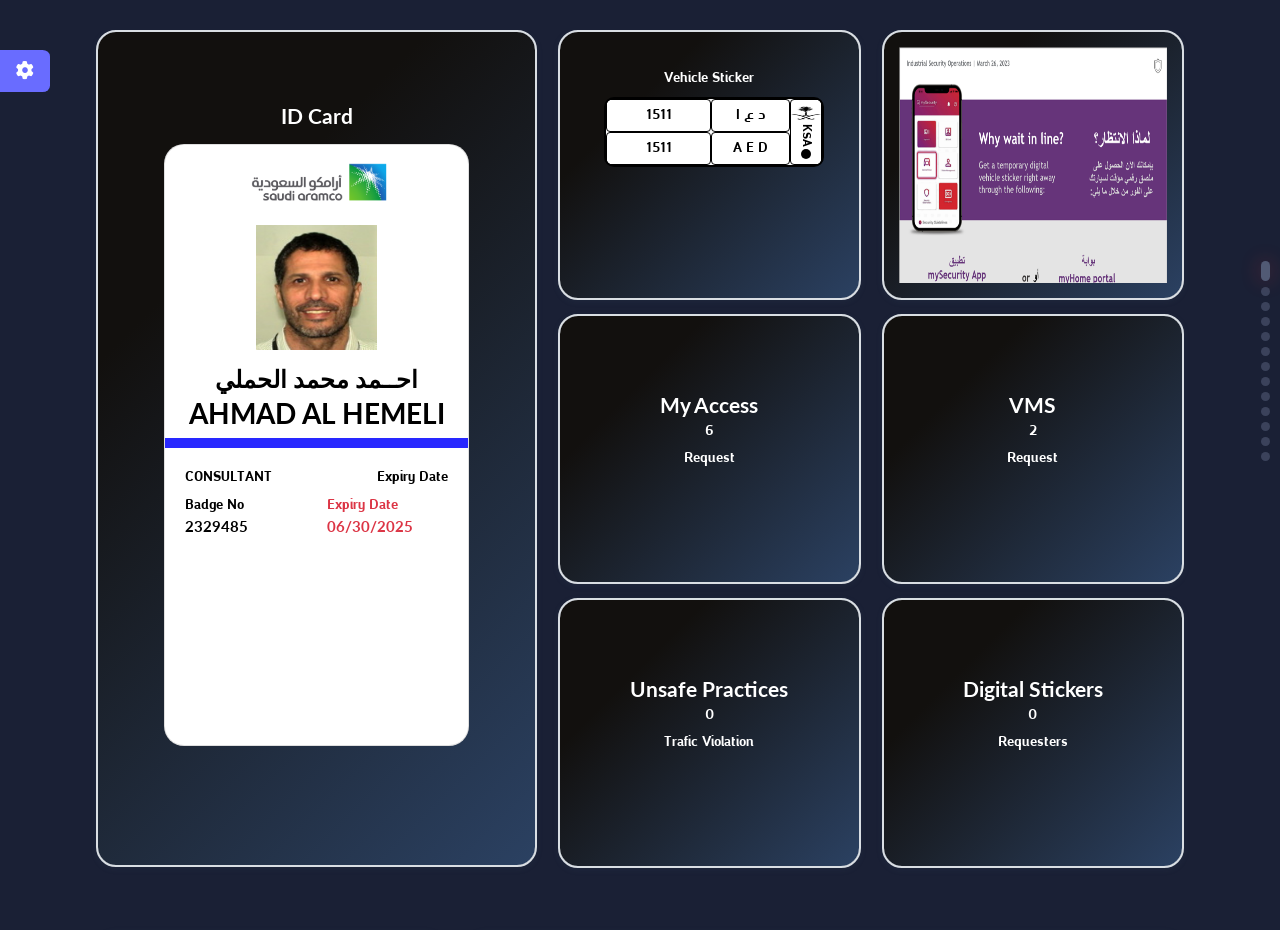
==== commit 5bcde1bd: "id card format changed" ====
--- a/index.html
+++ b/index.html
@@ -52,14 +52,14 @@
                         <img
                           src="/assets/img/saudi-aramco-logo.png"
                           alt=""
-                          style="width: 75%; margin-top: -15px"
+                          style="width: 55%; margin-top: -35px"
                         />
                       </div>
                       <div>
                         <img
                           src="/assets/img/id card image.jpeg"
                           alt=""
-                          style="width: 35%; height: 115px; margin-top: 10px"
+                          style="width: 40%; height: 125px"
                         />
                       </div>
                       <h2 class="card-text mt-3" style="color: #000">
@@ -73,29 +73,37 @@
                       </h4>
                       <div
                         class="col col-md-12 idcolor mt-2"
-                        style="background: #3faa77; height: 10px"
+                        style="background: #2828ff; height: 10px"
                       >
                         <label class="col-form-label"></label>
                       </div>
                       <div class="row mt-3" style="padding: 0 20px">
                         <div class="col">
                           <p class="text-start" style="color: #000">
-                            Badge No.
+                            CONSULTANT
                           </p>
+                          <h6 class="text-start" style="color: #000">
+                            Badge No
+                          </h6>
                         </div>
                         <div class="col">
-                          <p class="text-start" style="color: var(--bs-red)">
-                            Expiry Date:
+                          <p class="text-end" style="color: #000">
+                            Expiry Date
                           </p>
+                          <h6 class="text-start" style="color: var(--bs-red)">
+                            Expiry Date
+                          </h6>
                         </div>
                       </div>
                       <div class="row" style="padding: 0 20px">
                         <div class="col">
-                          <h4 class="text-start" style="color: #000">232948</h4>
+                          <h4 class="text-start" style="color: #000">
+                            2329485
+                          </h4>
                         </div>
                         <div class="col">
                           <h4 class="text-start" style="color: var(--bs-red)">
-                            31-12-2025
+                            06/30/2025
                           </h4>
                         </div>
                       </div>
@@ -1434,7 +1442,6 @@
                 class="bg-white"
                 style="
                   height: 75%;
-                  /* margin: 60px; */
                   padding: 35px 0px;
                   border: 1px solid rgba(0, 0, 0, 0.125);
                   border-radius: 0.25rem;
@@ -1447,14 +1454,14 @@
                   <img
                     src="/assets/img/saudi-aramco-logo.png"
                     alt=""
-                    style="width: 75%; margin-top: -15px"
+                    style="width: 55%; margin-top: -35px"
                   />
                 </div>
                 <div>
                   <img
                     src="/assets/img/id card image.jpeg"
                     alt=""
-                    style="width: 35%; height: 115px; margin-top: 10px"
+                    style="width: 40%; height: 125px"
                   />
                 </div>
                 <h2 class="card-text mt-3" style="color: #000">
@@ -1465,27 +1472,29 @@
                 </h4>
                 <div
                   class="col col-md-12 idcolor mt-2"
-                  style="background: #3faa77; height: 10px"
+                  style="background: #2828ff; height: 10px"
                 >
                   <label class="col-form-label"></label>
                 </div>
                 <div class="row mt-3" style="padding: 0 20px">
                   <div class="col">
-                    <p class="text-start" style="color: #000">Badge No.</p>
+                    <p class="text-start" style="color: #000">CONSULTANT</p>
+                    <h6 class="text-start" style="color: #000">Badge No</h6>
                   </div>
                   <div class="col">
-                    <p class="text-start" style="color: var(--bs-red)">
-                      Expiry Date:
-                    </p>
+                    <p class="text-end" style="color: #000">Expiry Date</p>
+                    <h6 class="text-start" style="color: var(--bs-red)">
+                      Expiry Date
+                    </h6>
                   </div>
                 </div>
                 <div class="row" style="padding: 0 20px">
                   <div class="col">
-                    <h4 class="text-start" style="color: #000">232948</h4>
+                    <h4 class="text-start" style="color: #000">2329485</h4>
                   </div>
                   <div class="col">
                     <h4 class="text-start" style="color: var(--bs-red)">
-                      31-12-2025
+                      06/30/2025
                     </h4>
                   </div>
                 </div>
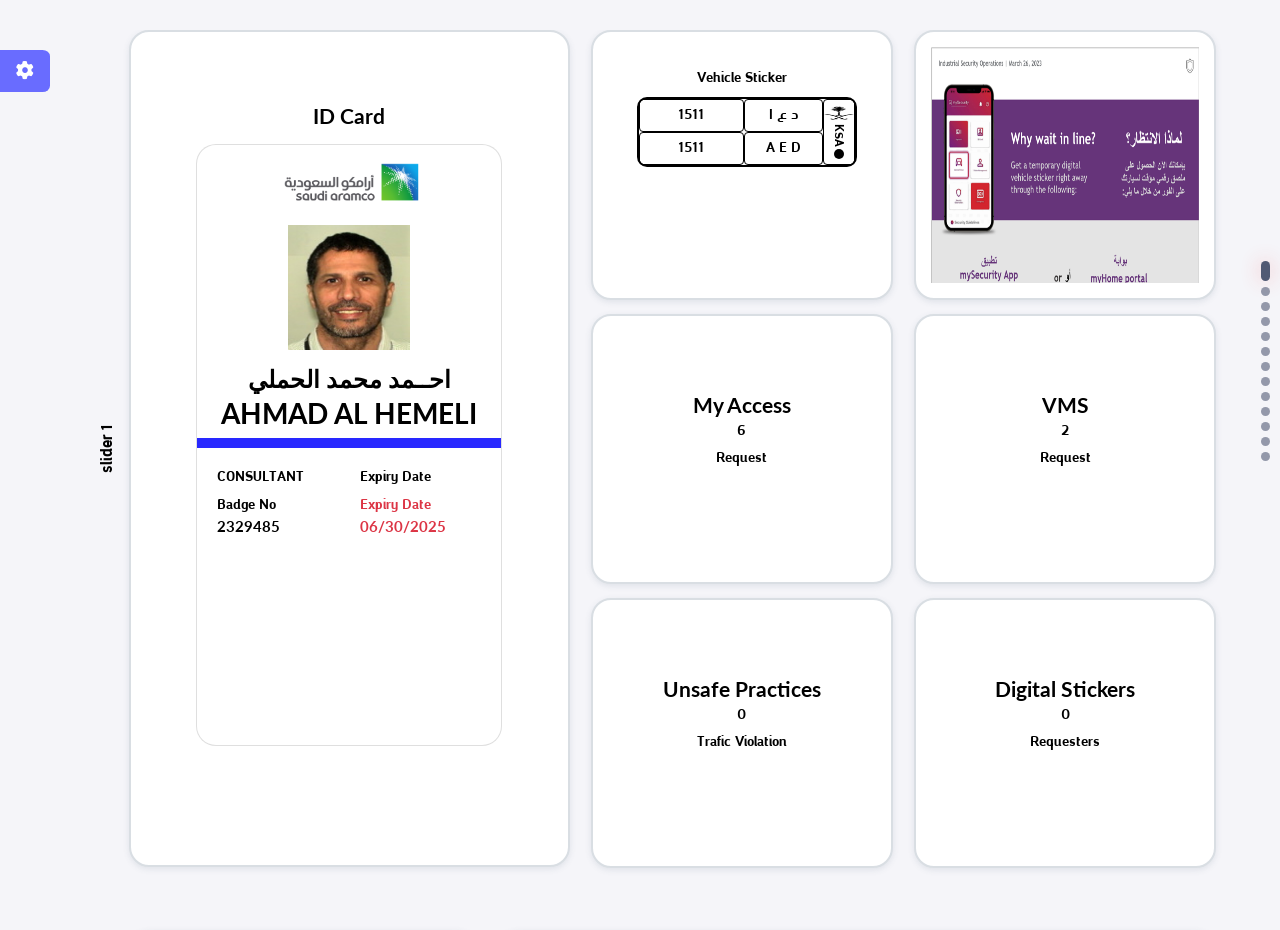
==== commit f4244cfa: "fixed some bugs" ====
--- a/index.html
+++ b/index.html
@@ -25,12 +25,13 @@
 
     <link rel="stylesheet" href="/assets/css/style.css" />
   </head>
-  <body class="dark-theme">
+  <body>
     <!-- Slider Items -->
     <div class="swiper mySwiper">
       <div class="swiper-wrapper">
         <div class="swiper-slide">
           <section class="d-flex justify-content-center">
+            <div class="slider-name">slider 1</div>
             <div class="w-85">
               <div class="row">
                 <div class="col-md-5">
@@ -87,7 +88,7 @@
                           </h6>
                         </div>
                         <div class="col">
-                          <p class="text-end" style="color: #000">
+                          <p class="text-start" style="color: #000">
                             Expiry Date
                           </p>
                           <h6 class="text-start" style="color: var(--bs-red)">
@@ -457,6 +458,7 @@
         </div>
         <div class="swiper-slide">
           <section class="d-flex justify-content-center">
+            <div class="slider-name">slider 2</div>
             <div class="w-85">
               <div class="row">
                 <div class="col-md-4">
@@ -498,6 +500,7 @@
         </div>
         <div class="swiper-slide">
           <section class="d-flex justify-content-center">
+            <div class="slider-name">slider 3</div>
             <div class="w-85">
               <div class="row">
                 <div class="col-md-6">
@@ -550,14 +553,31 @@
         </div>
         <div class="swiper-slide">
           <section class="d-flex justify-content-center">
+            <div class="slider-name">slider 4</div>
             <div class="w-85">
+              <div class="row mt-3">
+                <div class="col-md-6">
+                  <select
+                    name=""
+                    id=""
+                    style="float: left; margin-bottom: 25px"
+                    class="btn btn-primary"
+                  >
+                    <option value="">Org</option>
+                    <option value="3000912">3000912</option>
+                    <option value="300929">300929</option>
+                    <option value="300638">300638</option>
+                  </select>
+                </div>
+                <div class="col-md-6"></div>
+              </div>
               <div class="row">
                 <div class="col-md-6">
                   <div class="row">
                     <div class="col-md-6">
                       <div
                         class="card card-wrapper p-4"
-                        style="height: 45vh"
+                        style="height: 40vh"
                         data-bs-toggle="modal"
                         data-bs-target="#exampleModal"
                       >
@@ -568,7 +588,7 @@
                     <div class="col-md-6">
                       <div
                         class="card card-wrapper p-5"
-                        style="height: 45vh"
+                        style="height: 40vh"
                         data-bs-toggle="modal"
                         data-bs-target="#exampleModal"
                       >
@@ -622,7 +642,7 @@
                               background-image: none;
                             "
                           >
-                            <h3>1,001</h3>
+                            <h1>1,001</h1>
                             <p>currently in</p>
                           </div>
                         </div>
@@ -642,9 +662,9 @@
                         <div class="col-md-12">
                           <div
                             class="card card-wrapper p-4 mt-3"
-                            style="height: 30vh"
+                            style="height: 25vh"
                           >
-                            <h5>120</h5>
+                            <h1>120</h1>
                             <h6 class="mt-1">VMX</h6>
                           </div>
                         </div>
@@ -675,9 +695,9 @@
                         <div class="col-md-12">
                           <div
                             class="card card-wrapper p-4 mt-3"
-                            style="height: 30vh"
+                            style="height: 25vh"
                           >
-                            <h5>155</h5>
+                            <h1>155</h1>
                             <h6 class="mt-1">MGPS</h6>
                           </div>
                         </div>
@@ -691,6 +711,7 @@
         </div>
         <div class="swiper-slide">
           <section class="d-flex justify-content-center">
+            <div class="slider-name">slider 5</div>
             <div class="w-85">
               <div class="row">
                 <div class="col-md-6">
@@ -705,7 +726,14 @@
                       class="chart"
                       style="height: 100%; width: 100%"
                     >
-                      <canvas class="chart canvas1"></canvas>
+                      <!-- <h5>
+                        Top plant codes/groups by who has access to them (in a
+                        better name)
+                      </h5> -->
+                      <canvas
+                        class="chart canvas1"
+                        style="height: 495px !important"
+                      ></canvas>
                     </div>
                   </div>
                 </div>
@@ -723,16 +751,30 @@
                               background-image: none;
                             "
                           >
-                            <h5>1,001</h5>
+                            <h1>1,001</h1>
                             <h6 class="mt-1">currently in</h6>
+                            <h5 class="mt-1" style="color: #000">
+                              People have access
+                            </h5>
                           </div>
                         </div>
+
                         <div class="col-md-12">
                           <div
                             class="card card-wrapper p-4 mt-3"
                             style="height: 30vh"
                           >
-                            <h5>Top Aramco Dept.</h5>
+                            <h3>Last time utilized</h3>
+                            <canvas class="Chart34 mt-2"></canvas>
+                          </div>
+                        </div>
+
+                        <div class="col-md-12">
+                          <div
+                            class="card card-wrapper p-4 mt-3"
+                            style="height: 30vh"
+                          >
+                            <h5>Top Org</h5>
                             <h6 class="mt-1">Industrial Security Support</h6>
                             <h6 class="mt-1">
                               Industrial Security Operation <br />
@@ -740,15 +782,6 @@
                             </h6>
                           </div>
                         </div>
-                        <div class="col-md-12">
-                          <div
-                            class="card card-wrapper p-4 mt-3"
-                            style="height: 30vh"
-                          >
-                            <h3>120</h3>
-                            <h6 class="mt-1">VMX</h6>
-                          </div>
-                        </div>
                       </div>
                     </div>
                     <div class="col-md-6">
@@ -758,10 +791,21 @@
                             class="card card-wrapper p-5"
                             style="height: 30vh"
                           >
-                            <h5>Plant Access by Type</h5>
+                            <h5>Access by employee type</h5>
                             <canvas class="Chart10 mt-2"></canvas>
                           </div>
                         </div>
+
+                        <div class="col-md-12">
+                          <div
+                            class="card card-wrapper p-4 mt-3"
+                            style="height: 30vh"
+                          >
+                            <h1>52%</h1>
+                            <h6 class="mt-1">Expiring next month</h6>
+                          </div>
+                        </div>
+
                         <div class="col-md-12">
                           <div
                             class="card card-wrapper p-4 mt-3"
@@ -773,15 +817,6 @@
                             <h6 class="mt-1">York co.</h6>
                           </div>
                         </div>
-                        <div class="col-md-12">
-                          <div
-                            class="card card-wrapper p-4 mt-3"
-                            style="height: 30vh"
-                          >
-                            <h5>155</h5>
-                            <h6 class="mt-1">MGPS</h6>
-                          </div>
-                        </div>
                       </div>
                     </div>
                   </div>
@@ -792,6 +827,7 @@
         </div>
         <div class="swiper-slide">
           <section class="d-flex justify-content-center">
+            <div class="slider-name">slider 6</div>
             <div class="w-85">
               <div class="row">
                 <div class="col-12">
@@ -816,6 +852,7 @@
         </div>
         <div class="swiper-slide">
           <section class="d-flex justify-content-center">
+            <div class="slider-name">slider 7</div>
             <div class="w-85">
               <div class="row">
                 <div class="col-md-4">
@@ -838,7 +875,7 @@
                         data-bs-target="#exampleModal"
                       >
                         <h6>Unexecuted Approved Gate passes</h6>
-                        <h6 class="mt-1">15</h6>
+                        <h1 class="mt-1">15</h1>
                       </div>
                     </div>
                   </div>
@@ -884,6 +921,7 @@
         </div>
         <div class="swiper-slide">
           <section class="d-flex justify-content-center">
+            <div class="slider-name">slider 8</div>
             <div class="w-85">
               <div class="row">
                 <div class="col-md-4">
@@ -908,7 +946,7 @@
                             data-bs-target="#exampleModal"
                           >
                             <h6>Unexecuted Approved Gate passes</h6>
-                            <h6 class="mt-2">15</h6>
+                            <h1 class="mt-2">15</h1>
                           </div>
                         </div>
                         <div class="col-md-6">
@@ -919,7 +957,7 @@
                             data-bs-target="#exampleModal"
                           >
                             <h6>Emergency Gate Passes YTD</h6>
-                            <h6 class="mt-2">15</h6>
+                            <h1 class="mt-2">15</h1>
                           </div>
                         </div>
                       </div>
@@ -967,6 +1005,7 @@
         </div>
         <div class="swiper-slide">
           <section class="d-flex justify-content-center">
+            <div class="slider-name">slider 9</div>
             <div class="w-85">
               <div class="row">
                 <div class="col-md-4">
@@ -989,7 +1028,7 @@
                         data-bs-target="#exampleModal"
                       >
                         <h6>Unexecuted Approved Gate passes</h6>
-                        <h6 class="mt-2">15</h6>
+                        <h1 class="mt-2">15</h1>
                       </div>
                     </div>
                   </div>
@@ -1054,6 +1093,7 @@
         </div>
         <div class="swiper-slide">
           <section class="d-flex justify-content-center">
+            <div class="slider-name">slider 10</div>
             <div class="w-85">
               <div class="row">
                 <div class="col-md-3">
@@ -1121,13 +1161,13 @@
                     <div class="row">
                       <div class="col-md-6">
                         <div class="card card-wrapper">
-                          <h3>15</h3>
+                          <h1>15</h1>
                           <h6>Businessman</h6>
                         </div>
                       </div>
                       <div class="col-md-6">
                         <div class="card card-wrapper">
-                          <h3>30</h3>
+                          <h1>30</h1>
                           <h6>Personal</h6>
                         </div>
                       </div>
@@ -1153,7 +1193,7 @@
                     data-bs-target="#exampleModal"
                   >
                     <h6>Taxis still inside</h6>
-                    <h3>7</h3>
+                    <h1>7</h1>
                   </div>
                 </div>
               </div>
@@ -1162,6 +1202,7 @@
         </div>
         <div class="swiper-slide">
           <section class="d-flex justify-content-center">
+            <div class="slider-name">slider 11</div>
             <div class="w-85">
               <div class="row">
                 <div class="col-md-3">
@@ -1201,7 +1242,7 @@
                           padding: 11px;
                         "
                       >
-                        <h2>15</h2>
+                        <h1>15</h1>
                         <span>Business</span>
                       </div>
                       <div
@@ -1212,7 +1253,7 @@
                           padding: 11px;
                         "
                       >
-                        <h2>30</h2>
+                        <h1>30</h1>
                         <span>Personal</span>
                       </div>
                     </div>
@@ -1279,7 +1320,7 @@
                       No of persons with <br />
                       extended validity
                     </h6>
-                    <h6 class="mt-2">20</h6>
+                    <h1 class="mt-2">20</h1>
                   </div>
                 </div>
                 <div class="col-md-3">
@@ -1298,6 +1339,7 @@
         </div>
         <div class="swiper-slide">
           <section class="d-flex justify-content-center">
+            <div class="slider-name">slider 12</div>
             <div class="w-85">
               <div class="row">
                 <div class="col-md-4">
@@ -1338,7 +1380,7 @@
                     data-bs-target="#exampleModal"
                   >
                     <h5>Blacklisted Vehicles</h5>
-                    <h6 class="mt-2">99</h6>
+                    <h1 class="mt-2">99</h1>
                   </div>
                 </div>
                 <div class="col-md-3">
@@ -1349,7 +1391,7 @@
                     data-bs-target="#exampleModal"
                   >
                     <h5>Vehicles for interest</h5>
-                    <h6 class="mt-2">5</h6>
+                    <h1 class="mt-2">5</h1>
                   </div>
                 </div>
               </div>
@@ -1358,6 +1400,7 @@
         </div>
         <div class="swiper-slide">
           <section class="d-flex justify-content-center">
+            <div class="slider-name">slider 13</div>
             <div class="w-85">
               <div class="row">
                 <div class="col-md-4">
@@ -1436,7 +1479,7 @@
       <section class="container-fluid card-p">
         <div class="row">
           <div class="col-md-4">
-            <div class="card card-wrapper" style="height: 93vh">
+            <div class="card card-wrapper" style="height: fit-content">
               <h5>ID Card</h5>
               <div
                 class="bg-white"
@@ -1532,6 +1575,7 @@
                             height: 110px;
                             border: 2px solid #000;
                             border-radius: 10px;
+                            background-color: #fff;
                           "
                         >
                           <div class="plate-grid-item">
@@ -1604,6 +1648,7 @@
                             height: 110px;
                             border: 2px solid #000;
                             border-radius: 10px;
+                            background-color: #fff;
                           "
                         >
                           <div class="plate-grid-item">
@@ -1676,6 +1721,7 @@
                             height: 110px;
                             border: 2px solid #000;
                             border-radius: 10px;
+                            background-color: #fff;
                           "
                         >
                           <div class="plate-grid-item">
@@ -2647,13 +2693,7 @@
       <div class="modal-dialog modal-dialog-centered" id="agGrid-modal">
         <div class="modal-content">
           <div class="modal-header">
-            <!-- <button
-              class="ui button green primary"
-              data-bs-toggle="modal"
-              data-bs-target="#agGridFormModal"
-            >
-              Grid Settings
-            </button> -->
+            <button class="ui button green primary">Analyze Data</button>
             <button class="ui button green primary">Export</button>
             <button
               type="button"
@@ -2795,7 +2835,7 @@
       <div class="modal-dialog modal-dialog-centered">
         <div class="modal-content">
           <div class="modal-header">
-            <span>Login</span>
+            <span style="font-size: 30px;">Login</span>
             <button
               type="button"
               class="btn-close btn-close-white"
@@ -2805,46 +2845,42 @@
             ></button>
           </div>
           <div class="modal-body">
-            <form>
-              <div class="form-wrapper text-start">
-                <label for="email">Email</label>
-                <div class="position-relative input-box">
-                  <i class="fa-solid fa-envelope"></i>
+            <form class="ui form">
+              <div class="field">
+                <label for="email" style="font-size: 30px;">Email</label>
+                <div class="ui left icon input">
+                  <i class="envelope icon"></i>
                   <input
                     type="text"
-                    class="form-control"
                     id="email"
                     placeholder="example@gmail.com"
                   />
                 </div>
               </div>
-              <div class="form-wrapper text-start mt-4">
-                <label for="password">Password</label>
-                <div class="position-relative input-box">
-                  <i class="fa-solid fa-key"></i>
-                  <input
-                    type="text"
-                    class="form-control"
-                    id="password"
-                    placeholder="******"
-                  />
-                </div>
-              </div>
-              <div
-                class="form-wrapper text-start d-flex justify-content-between"
-              >
-                <div>
-                  <input type="checkbox" />
-                  <span>Remember me</span>
-                </div>
-                <a href="#">Forget password?</a>
-              </div>
-              <div class="d-flex">
-                <button class="btn google login-with">
-                  <i class="fa-brands fa-google"></i> Google
+              <div class="field">
+                <label for="password" style="font-size: 30px;">Password</label>
+                <div class="ui left icon input">
+                  <i class="key icon"></i>
+                  <input type="password" id="password" placeholder="******" />
+                </div>
+              </div>
+              <div class="two fields">
+                <div class="field">
+                  <div class="ui checkbox">
+                    <input type="checkbox" id="rememberMe">
+                    <label for="rememberMe" style="font-size: 25px;margin-left: 0 !important;">Remember me</label>
+                  </div>
+                </div>
+                <div class="field" style="text-align: right;">
+                  <a href="#" style="font-size: 25px;">Forget password?</a>
+                </div>
+              </div>
+              <div class="field">
+                <button class="ui red button">
+                  <i class="google icon"></i> Google
                 </button>
-                <button class="btn google login-with">
-                  <i class="fa-brands fa-apple"></i> Apple
+                <button class="ui black button">
+                  <i class="apple icon"></i> Apple
                 </button>
               </div>
             </form>
@@ -2873,18 +2909,13 @@
             </button>
           </li>
           <li style="font-size: 1.5rem">
-            <button class="ui button" style="width: fit-content">
+            <button
+              class="ui button"
+              style="width: fit-content"
+              data-bs-toggle="modal"
+              data-bs-target="#loginFormModal"
+            >
               Email Setting
-            </button>
-          </li>
-          <li class="mt-5" style="font-size: 1.5rem">
-            Email:
-            <button
-              class="email-login"
-              data-bs-toggle="modal"
-              data-bs-target="#loginFormModal"
-            >
-              Login
             </button>
           </li>
         </ul>
@@ -3026,7 +3057,7 @@
 
           grid.updateGridOptions(gridOptions);
         } else {
-          alert("No Data Found");
+          // alert("No Data Found");
           return;
         }
       };
--- a/assets/css/style.css
+++ b/assets/css/style.css
@@ -95,6 +95,15 @@
   background-color: var(--body-bg-color);
   color: var(--primary-text-color);
   font-size: 18px;
+}
+
+.slider-name {
+  writing-mode: vertical-rl;
+  text-orientation: mixed;
+  transform: rotate(180deg);
+  padding-right: 20px;
+  font-size: 24px;
+  font-weight: bold;
 }
 
 .w-85 {
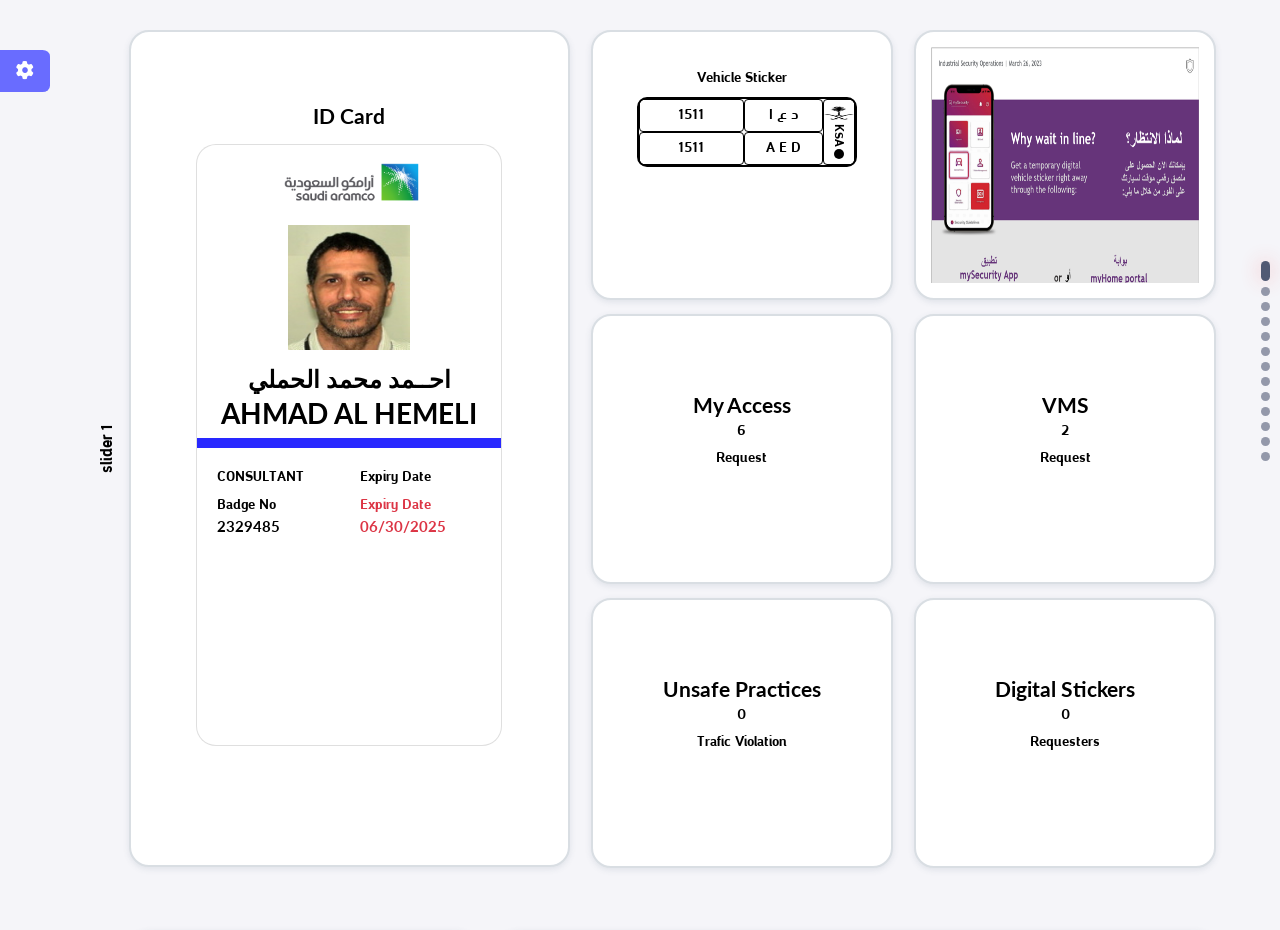
==== commit 28647180: "table added" ====
--- a/index.html
+++ b/index.html
@@ -1046,32 +1046,31 @@
                 <div class="col-md-4">
                   <div class="row">
                     <div class="col-12">
-                      <div
-                        class="card card-wrapper p-4"
-                        style="height: 45vh"
-                        data-bs-toggle="modal"
-                        data-bs-target="#exampleModal"
-                      >
-                        <h6>Top 25% visiting individuals</h6>
-                        <div class="d-flex justify-content-between w-100 mt-3">
-                          <h5>Name</h5>
-                          <h5>#</h5>
-                        </div>
-                        <div class="d-flex justify-content-between w-100">
-                          <h6 class="mt-2">Saleh</h6>
-                          <h6 class="mt-2">50</h6>
-                        </div>
-                        <div class="d-flex justify-content-between w-100">
-                          <h6 class="mt-2">ALi</h6>
-                          <h6 class="mt-2">15</h6>
-                        </div>
-                        <div class="d-flex justify-content-between w-100">
-                          <h6 class="mt-2">Sohaib</h6>
-                          <h6 class="mt-2">3</h6>
-                        </div>
-                        <div class="d-flex justify-content-between w-100">
-                          <h6 class="mt-2">Faisal</h6>
-                          <h6 class="mt-2">1</h6>
+                      <div class="card card-wrapper p-4" style="height: 45vh" data-bs-toggle="modal" data-bs-target="#exampleModal">
+                        <h6 class="text-center mb-4">Top 25% visiting individuals</h6>
+                        <div class="table-responsive table-container" style="width: 100%;margin-top: -20px;">
+                          <table class="table text-center mb-0 w-100">
+                            <thead>
+                              <tr>
+                                <th scope="col" style="font-size: 25px;">Name</th>
+                                <th scope="col">#</th>
+                              </tr>
+                            </thead>
+                            <tbody>
+                              <tr>
+                                <td>Saleh</td>
+                                <td>50</td>
+                              </tr>
+                              <tr>
+                                <td>ALi</td>
+                                <td>15</td>
+                              </tr>
+                              <tr>
+                                <td>Sohaib</td>
+                                <td>1</td>
+                              </tr>
+                            </tbody>
+                          </table>
                         </div>
                       </div>
                     </div>
@@ -2835,7 +2834,7 @@
       <div class="modal-dialog modal-dialog-centered">
         <div class="modal-content">
           <div class="modal-header">
-            <span style="font-size: 30px;">Login</span>
+            <span style="font-size: 30px">Login</span>
             <button
               type="button"
               class="btn-close btn-close-white"
@@ -2847,7 +2846,7 @@
           <div class="modal-body">
             <form class="ui form">
               <div class="field">
-                <label for="email" style="font-size: 30px;">Email</label>
+                <label for="email" style="font-size: 30px">Email</label>
                 <div class="ui left icon input">
                   <i class="envelope icon"></i>
                   <input
@@ -2858,7 +2857,7 @@
                 </div>
               </div>
               <div class="field">
-                <label for="password" style="font-size: 30px;">Password</label>
+                <label for="password" style="font-size: 30px">Password</label>
                 <div class="ui left icon input">
                   <i class="key icon"></i>
                   <input type="password" id="password" placeholder="******" />
@@ -2867,12 +2866,16 @@
               <div class="two fields">
                 <div class="field">
                   <div class="ui checkbox">
-                    <input type="checkbox" id="rememberMe">
-                    <label for="rememberMe" style="font-size: 25px;margin-left: 0 !important;">Remember me</label>
-                  </div>
-                </div>
-                <div class="field" style="text-align: right;">
-                  <a href="#" style="font-size: 25px;">Forget password?</a>
+                    <input type="checkbox" id="rememberMe" />
+                    <label
+                      for="rememberMe"
+                      style="font-size: 25px; margin-left: 0 !important"
+                      >Remember me</label
+                    >
+                  </div>
+                </div>
+                <div class="field" style="text-align: right">
+                  <a href="#" style="font-size: 25px">Forget password?</a>
                 </div>
               </div>
               <div class="field">
--- a/assets/css/style.css
+++ b/assets/css/style.css
@@ -95,6 +95,18 @@
   background-color: var(--body-bg-color);
   color: var(--primary-text-color);
   font-size: 18px;
+}
+
+.table th, .table tr {
+  border-bottom: 1px solid #000;
+}
+
+.table td {
+  padding: 0 !important;
+}
+
+.table tr:last-child{
+  border-bottom: none !important;
 }
 
 .slider-name {
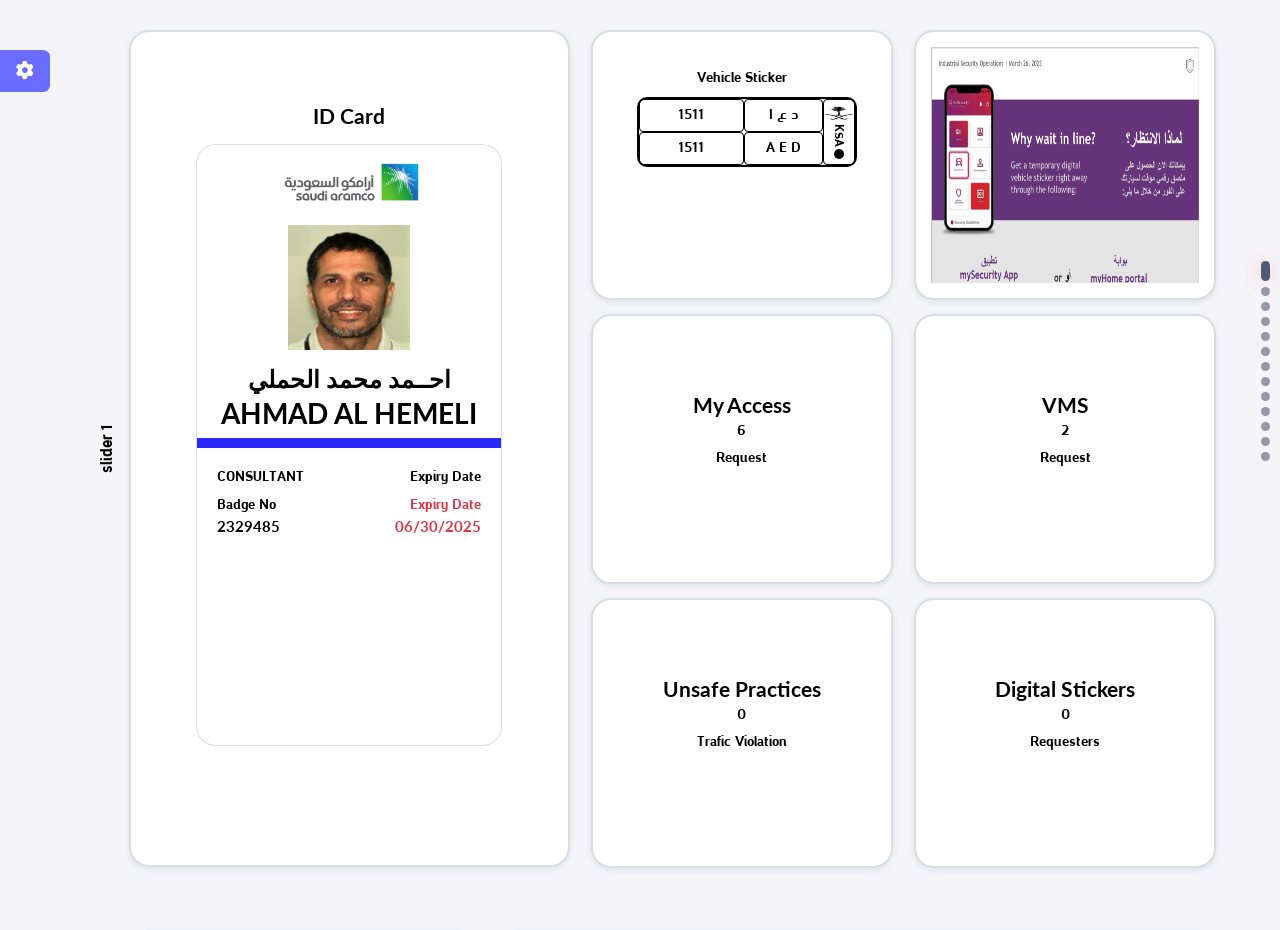
==== commit 1953d1fc: "slider name animation" ====
--- a/index.html
+++ b/index.html
@@ -22,7 +22,11 @@
     <link rel="stylesheet" href="/assets/js/agGrid/main.css" />
     <script src="/assets/js/agGrid/jquery-3.1.1.min.js"></script>
     <script src="/assets/js/agGrid/semantic.js"></script>
-
+    <!-- <link href="https://unpkg.com/aos@2.3.1/dist/aos.css" rel="stylesheet" />
+    <link
+    rel="stylesheet"
+    href="https://cdnjs.cloudflare.com/ajax/libs/animate.css/4.1.1/animate.min.css"
+  /> -->
     <link rel="stylesheet" href="/assets/css/style.css" />
   </head>
   <body>
@@ -88,10 +92,10 @@
                           </h6>
                         </div>
                         <div class="col">
-                          <p class="text-start" style="color: #000">
+                          <p class="text-end" style="color: #000">
                             Expiry Date
                           </p>
-                          <h6 class="text-start" style="color: var(--bs-red)">
+                          <h6 class="text-end" style="color: var(--bs-red)">
                             Expiry Date
                           </h6>
                         </div>
@@ -103,7 +107,7 @@
                           </h4>
                         </div>
                         <div class="col">
-                          <h4 class="text-start" style="color: var(--bs-red)">
+                          <h4 class="text-end" style="color: var(--bs-red)">
                             06/30/2025
                           </h4>
                         </div>
@@ -458,7 +462,7 @@
         </div>
         <div class="swiper-slide">
           <section class="d-flex justify-content-center">
-            <div class="slider-name">slider 2</div>
+            <div class="slider-name" data-aos="fade-right">slider 2</div>
             <div class="w-85">
               <div class="row">
                 <div class="col-md-4">
@@ -1046,27 +1050,42 @@
                 <div class="col-md-4">
                   <div class="row">
                     <div class="col-12">
-                      <div class="card card-wrapper p-4" style="height: 45vh" data-bs-toggle="modal" data-bs-target="#exampleModal">
-                        <h6 class="text-center mb-4">Top 25% visiting individuals</h6>
-                        <div class="table-responsive table-container" style="width: 100%;margin-top: -20px;">
+                      <div
+                        class="card card-wrapper p-4"
+                        style="height: 45vh"
+                        data-bs-toggle="modal"
+                        data-bs-target="#exampleModal"
+                      >
+                        <h6 class="text-center mb-4">
+                          Top 25% visiting individuals
+                        </h6>
+                        <div
+                          class="table-responsive table-container"
+                          style="width: 100%; margin-top: -20px"
+                        >
                           <table class="table text-center mb-0 w-100">
                             <thead>
                               <tr>
-                                <th scope="col" style="font-size: 25px;">Name</th>
+                                <th
+                                  scope="col"
+                                  style="font-size: 25px; text-align: start"
+                                >
+                                  Name
+                                </th>
                                 <th scope="col">#</th>
                               </tr>
                             </thead>
                             <tbody>
                               <tr>
-                                <td>Saleh</td>
+                                <td style="text-align: start">Saleh</td>
                                 <td>50</td>
                               </tr>
                               <tr>
-                                <td>ALi</td>
+                                <td style="text-align: start">ALi</td>
                                 <td>15</td>
                               </tr>
                               <tr>
-                                <td>Sohaib</td>
+                                <td style="text-align: start">Sohaib</td>
                                 <td>1</td>
                               </tr>
                             </tbody>
@@ -1286,25 +1305,37 @@
                     data-bs-target="#exampleModal"
                   >
                     <h6>Top 25% visiting individuals</h6>
-                    <div class="d-flex justify-content-between w-100">
-                      <h5 class="mt-3">Name</h5>
-                      <h5 class="mt-3">#</h5>
-                    </div>
-                    <div class="d-flex justify-content-between w-100">
-                      <h6 class="mt-2">Saleh</h6>
-                      <h6 class="mt-2">50</h6>
-                    </div>
-                    <div class="d-flex justify-content-between w-100">
-                      <h6 class="mt-2">ALi</h6>
-                      <h6 class="mt-2">15</h6>
-                    </div>
-                    <div class="d-flex justify-content-between w-100">
-                      <h6 class="mt-2">Sohaib</h6>
-                      <h6 class="mt-2">3</h6>
-                    </div>
-                    <div class="d-flex justify-content-between w-100">
-                      <h6 class="mt-2">Faisal</h6>
-                      <h6 class="mt-2">1</h6>
+                    <div
+                      class="table-responsive table-container"
+                      style="width: 100%; margin-top: -20px"
+                    >
+                      <table class="table text-center mb-0 w-100">
+                        <thead>
+                          <tr>
+                            <th
+                              scope="col"
+                              style="font-size: 25px; text-align: start"
+                            >
+                              Name
+                            </th>
+                            <th scope="col">#</th>
+                          </tr>
+                        </thead>
+                        <tbody>
+                          <tr>
+                            <td style="text-align: start">Saleh</td>
+                            <td>50</td>
+                          </tr>
+                          <tr>
+                            <td style="text-align: start">ALi</td>
+                            <td>15</td>
+                          </tr>
+                          <tr>
+                            <td style="text-align: start">Sohaib</td>
+                            <td>1</td>
+                          </tr>
+                        </tbody>
+                      </table>
                     </div>
                   </div>
                 </div>
@@ -2380,26 +2411,38 @@
                   data-bs-target="#exampleModal"
                 >
                   <h5>Top 25% visiting individuals</h5>
-                  <div class="d-flex justify-content-between w-100 mt-5">
-                    <h4>Name</h4>
-                    <h4>#</h4>
-                  </div>
-                  <div class="d-flex justify-content-between w-100 mt-3">
-                    <span>Saleh</span>
-                    <span>50</span>
-                  </div>
-                  <div class="d-flex justify-content-between w-100 mt-3">
-                    <span>ALi</span>
-                    <span>15</span>
-                  </div>
-                  <div class="d-flex justify-content-between w-100 mt-3">
-                    <span>Sohaib</span>
-                    <span>3</span>
-                  </div>
-                  <div class="d-flex justify-content-between w-100 mt-3">
-                    <span>Faisal</span>
-                    <span>1</span>
-                  </div>
+                  <div
+                          class="table-responsive table-container"
+                          style="width: 100%; margin-top: -20px"
+                        >
+                          <table class="table text-center mb-0 w-100">
+                            <thead>
+                              <tr>
+                                <th
+                                  scope="col"
+                                  style="font-size: 25px; text-align: start"
+                                >
+                                  Name
+                                </th>
+                                <th scope="col">#</th>
+                              </tr>
+                            </thead>
+                            <tbody>
+                              <tr>
+                                <td style="text-align: start">Saleh</td>
+                                <td>50</td>
+                              </tr>
+                              <tr>
+                                <td style="text-align: start">ALi</td>
+                                <td>15</td>
+                              </tr>
+                              <tr>
+                                <td style="text-align: start">Sohaib</td>
+                                <td>1</td>
+                              </tr>
+                            </tbody>
+                          </table>
+                        </div>
                 </div>
               </div>
               <div class="col-12">
@@ -2524,26 +2567,38 @@
               data-bs-target="#exampleModal"
             >
               <h5>Top 25% visiting individuals</h5>
-              <div class="d-flex justify-content-between w-100 mt-5">
-                <h4>Name</h4>
-                <h4>#</h4>
-              </div>
-              <div class="d-flex justify-content-between w-100 mt-3">
-                <span>Saleh</span>
-                <span>50</span>
-              </div>
-              <div class="d-flex justify-content-between w-100 mt-3">
-                <span>ALi</span>
-                <span>15</span>
-              </div>
-              <div class="d-flex justify-content-between w-100 mt-3">
-                <span>Sohaib</span>
-                <span>3</span>
-              </div>
-              <div class="d-flex justify-content-between w-100 mt-3">
-                <span>Faisal</span>
-                <span>1</span>
-              </div>
+              <div
+                          class="table-responsive table-container"
+                          style="width: 100%; margin-top: -20px"
+                        >
+                          <table class="table text-center mb-0 w-100">
+                            <thead>
+                              <tr>
+                                <th
+                                  scope="col"
+                                  style="font-size: 25px; text-align: start"
+                                >
+                                  Name
+                                </th>
+                                <th scope="col">#</th>
+                              </tr>
+                            </thead>
+                            <tbody>
+                              <tr>
+                                <td style="text-align: start">Saleh</td>
+                                <td>50</td>
+                              </tr>
+                              <tr>
+                                <td style="text-align: start">ALi</td>
+                                <td>15</td>
+                              </tr>
+                              <tr>
+                                <td style="text-align: start">Sohaib</td>
+                                <td>1</td>
+                              </tr>
+                            </tbody>
+                          </table>
+                        </div>
             </div>
           </div>
           <div class="col-md-3">
@@ -2932,6 +2987,7 @@
     <!-- <script src="/assets/js/ag-grid-community.min.js"></script> -->
     <script src="/assets/js/chart.js"></script>
     <script src="/assets/js/chartjs-chart-wordcloud.js"></script>
+    <!-- <script src="https://unpkg.com/aos@2.3.1/dist/aos.js"></script> -->
     <script src="/assets/js/script.js"></script>
     <script src="/assets/js/responsive-chart.js"></script>
     <!-- <script src="/assets/js/agrid.js"></script> -->
@@ -3068,5 +3124,6 @@
         .then((json) => json.json())
         .then((json) => update_grid(json));
     </script>
+
   </body>
 </html>
--- a/assets/css/style.css
+++ b/assets/css/style.css
@@ -116,6 +116,19 @@
   padding-right: 20px;
   font-size: 24px;
   font-weight: bold;
+  animation: slide-up 0.5s ease-in-out forwards;
+}
+
+/* Animation definition */
+@keyframes slide-up {
+  from {
+    opacity: 0;
+    transform: translateX(-100%); /* Start from 100% off-screen at the bottom */
+  }
+  to {
+    opacity: 1;
+    transform: translateX(2); /* End at its original position */
+  }
 }
 
 .w-85 {
